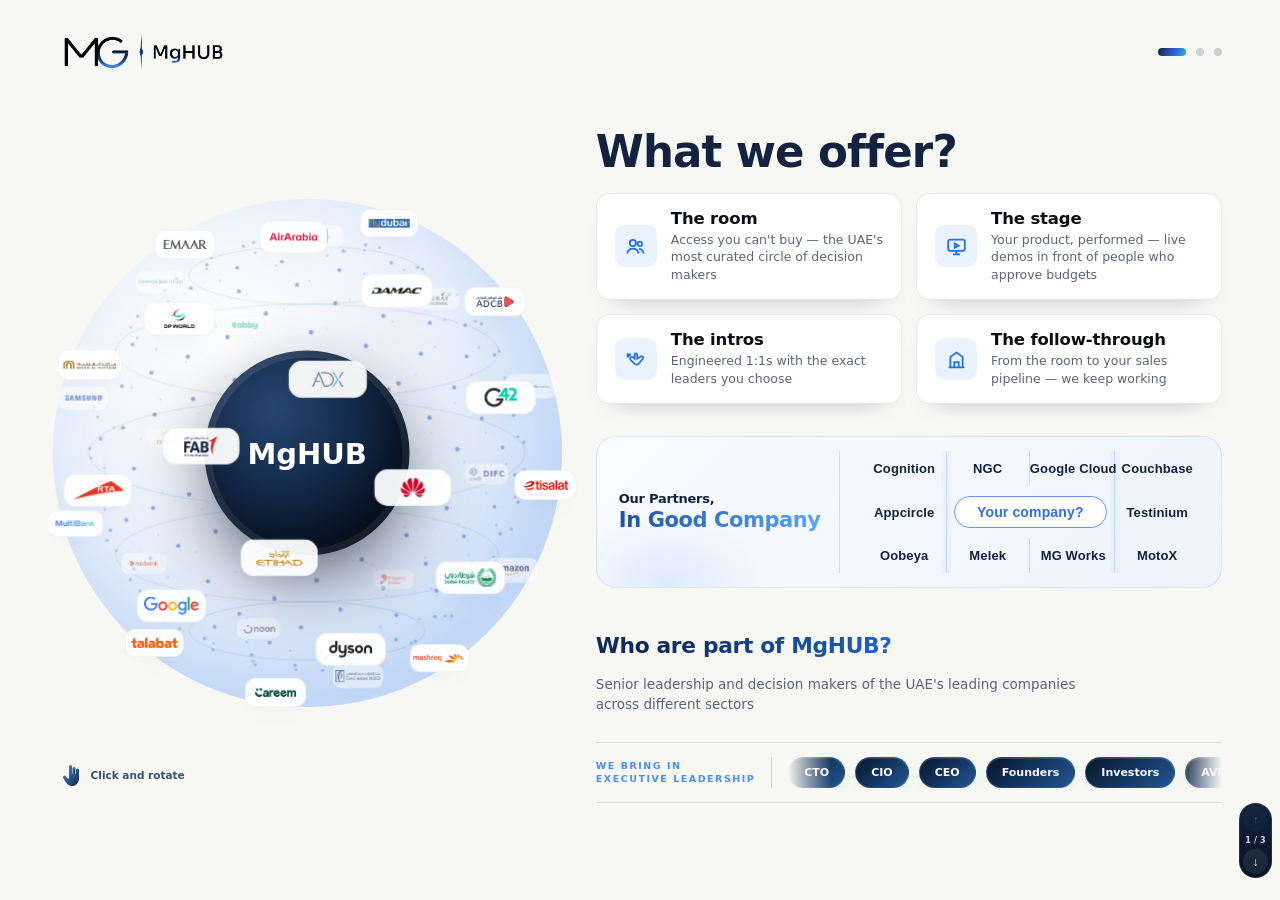
==== deck/index.html @ 3722039e "Add files via upload" ====
<!doctype html>
<html lang="en">
<head>
<meta charset="utf-8">
<meta name="viewport" content="width=device-width,initial-scale=1">
<title>MgHUB · Partnership Deck</title>
<link rel="stylesheet" href="deck.css?v=82">
</head>
<body>
<header class="topbar">
  <a class="brand" href="#s1" aria-label="MgHUB">
    <img src="assets/MgHUB_Logo_ForLightBackground.png" alt="MgHUB">
  </a>
  <nav class="dots" aria-label="Slides"></nav>
</header>
<nav class="deck-controls" aria-label="Deck navigation">
  <button class="deck-arrow deck-prev" type="button" aria-label="Previous section">↑</button>
  <span class="deck-count" aria-live="polite">1 / 4</span>
  <button class="deck-arrow deck-next" type="button" aria-label="Next section">↓</button>
</nav>

<main id="deck">

<!-- 1 · WHO IS PART OF MGHUB -->
<section class="slide s-hero" id="s1" data-title="MgHUB community">
  <div class="wrap opening-grid">
    <div class="community-panel rv" style="--d:.1s">
      <div class="globe-stage">
        <canvas id="globeCanvas"></canvas>
        <div id="globe" class="globe"></div>
        <div class="globe-core"><span>Mg<b>HUB</b></span></div>
      </div>
      <p class="hint"><span class="drag-hand" aria-hidden="true"></span>Click and rotate</p>
    </div>
    <div class="opening-copy">
      <div class="offer-mini rv" style="--d:.22s">
        <p class="offer-mini-label">What we offer?</p>
        <div class="offer-mini-grid">
          <div class="om"><i class="ic ic-aud"></i><div><b>The room</b><span>Access you can't buy — the UAE's most curated circle of decision makers</span></div></div>
          <div class="om"><i class="ic ic-demo"></i><div><b>The stage</b><span>Your product, performed — live demos in front of people who approve budgets</span></div></div>
          <div class="om"><i class="ic ic-hand"></i><div><b>The intros</b><span>Engineered 1:1s with the exact leaders you choose</span></div></div>
          <div class="om"><i class="ic ic-venue"></i><div><b>The follow-through</b><span>From the room to your sales pipeline — we keep working</span></div></div>
        </div>
      </div>
      <div class="partner-strip rv" style="--d:.26s">
        <div class="ps-head"><span class="ps-l1">Our Partners,</span><span class="ps-l2">In Good Company</span></div>
        <div id="partnerStrip" class="partner-strip-logos"></div>
      </div>
      <div class="hero-copy rv">
        <h2 class="hero-q">Who are part of MgHUB?</h2>
        <p class="lead hero-lead">Senior leadership and decision makers of the UAE's leading companies across different sectors</p>
      </div>
      <div class="leadership-band rv" style="--d:.3s">
        <div class="leadership-window"><span class="lb-label">We bring in<br>executive leadership</span><i class="lb-div"></i>
          <div class="lb-scroll"><div class="leadership-track">
            <span>CTO</span><span>CIO</span><span>CEO</span><span>Founders</span><span>Investors</span><span>AVP</span><span>VP</span><span>Directors</span><span>Heads</span><span>Managing Directors</span>
            <span aria-hidden="true">CTO</span><span aria-hidden="true">CIO</span><span aria-hidden="true">CEO</span><span aria-hidden="true">Founders</span><span aria-hidden="true">Investors</span><span aria-hidden="true">AVP</span><span aria-hidden="true">VP</span><span aria-hidden="true">Directors</span><span aria-hidden="true">Heads</span><span aria-hidden="true">Managing Directors</span>
          </div></div>
        </div>
      </div>
    </div>
  </div>
</section>

<!-- 2 · PARTNERS AND CHAPTERS -->
<section class="slide s-partners s-partners-events s-merged" id="s2" data-title="Why MgHUB">
  <div class="wrap">
    <div class="why-grid rv">
      <div class="why-copy">
        <p class="eyebrow">Why MgHUB?</p>
        <h2 class="why-h">We don't host events.<br><em>We build rooms that work for you.</em></h2>
        <p class="lead">Partner with us and your brand sits inside the region's most curated technology circle — not on a banner, in the room. Every partnership is built around your goals.</p>
        <div class="why-stats">
          <div><strong>3,000+</strong><span>senior leaders in the community</span></div>
          <i aria-hidden="true"></i>
          <div><strong>400+</strong><span>companies represented</span></div>
          <i aria-hidden="true"></i>
          <div><strong>9</strong><span>chapters delivered</span></div>
        </div>
      </div>
      <div class="why-flow">
        <article class="why-step"><span class="why-node"><i class="ic ic-aud"></i></span><div><h3>Your audience, curated</h3><p>Tell us who you need to reach — we hand-pick the senior leaders and decision makers in the room.</p></div></article>
        <article class="why-step"><span class="why-node"><i class="ic ic-demo"></i></span><div><h3>Your product, on stage</h3><p>Live demos and hands-on sessions in front of the people who approve and buy — never slideware.</p></div></article>
        <article class="why-step"><span class="why-node"><i class="ic ic-hand"></i></span><div><h3>Conversations, engineered</h3><p>Warm introductions and priority 1:1s with your chosen guests — not chance networking.</p></div></article>
        <article class="why-step"><span class="why-node"><i class="ic ic-brand"></i></span><div><h3>Your brand, visible year-round</h3><p>Stage, venue and channel presence — featured across MgHUB content long after the evening ends.</p></div></article>
        <article class="why-step"><span class="why-node"><i class="ic ic-venue"></i></span><div><h3>Every detail, fully managed</h3><p>Venue, hospitality, stage production and media — handled end to end by MgHUB, you just show up.</p></div></article>
        <article class="why-step"><span class="why-node"><i class="ic ic-link"></i></span><div><h3>From room to pipeline</h3><p>We keep working after the event — follow-up meetings and POC support with the companies you met.</p></div></article>
      </div>
    </div>
    <div class="event-gallery rv" style="--d:.12s">
      <div class="event-gallery-head"><h3>Our event timeline</h3></div>
      <div class="film-wrap"><button class="film-arrow film-prev" type="button" aria-label="Scroll back">‹</button><div class="filmstrip" id="filmstrip" tabindex="0" aria-label="Event photo gallery"></div><button class="film-arrow film-next" type="button" aria-label="Scroll forward">›</button></div>
      <div class="event-tabs-scroll"><div class="event-tabs" id="eventTabs"></div></div>
      <p class="film-caption" id="filmCaption" hidden></p>
    </div>
    <footer class="social-footer rv" style="--d:.22s">
      <a href="https://www.instagram.com/mghub.ae/" target="_blank" rel="noopener">Instagram</a>
      <a href="https://www.linkedin.com/company/mgdubai/" target="_blank" rel="noopener">LinkedIn</a>
      <a href="https://x.com/MgHUBae" target="_blank" rel="noopener">X</a>
      <a href="https://www.youtube.com/@MgHUBae" target="_blank" rel="noopener">YouTube</a>
      <a href="https://mghub.ae" target="_blank" rel="noopener">mghub.ae</a>
    </footer>
  </div>
</section>

<!-- 4 · WAYS TO PARTNER -->
<section class="slide s-ways" id="s4" data-title="Ways to partner">
  <div class="wrap">
    <div class="head ways-head rv">
      <p class="eyebrow">Three ways to partner</p>
      <h2 class="ways-title">Choose how your brand <em>steps inside the hub.</em></h2>
      <p class="lead">Every partnership is shaped around your goals. Pick the collaboration model that fits,<br><b class="lead-strong">and we build the rest.</b></p>
    </div>
    <div class="ways-grid">
      <article class="way-card way-solo rv" style="--d:.1s">
        <small>Exclusive showcase</small>
        <h3><b>Single-Partner</b> Showcase</h3>
        <ul>
          <li>Only your brand — an exclusive evening with the entire stage and room yours</li>
          <li>A hand-picked audience of senior leaders matched to your sales goals</li>
          <li>Your product live demo, engineered 1:1s and priority introductions</li>
          <li>Full production, media coverage and post-event pipeline support</li>
        </ul>
        <span class="way-note">Spotlight format — choose between signature and premium</span>
      </article>
      <article class="way-card way-alliance rv" style="--d:.2s">
        <small>Shared spotlight</small>
        <h3><b>Multi-Partner</b> Showcase</h3>
        <ul>
          <li>Share the room with 2–3 brands that complement — never compete</li>
          <li>Every single-partner Showcase benefit included</li>
          <li>We curate the pairing so audiences stay relevant to all</li>
          <li>A smarter way in for growing companies with budget constraints — still getting the spotlight they deserve</li>
        </ul>
        <span class="way-note">Shared presence — choose between signature and premium</span>
      </article>
      <article class="way-card way-academy rv" style="--d:.3s">
        <small>Training &amp; sessions</small>
        <h3><b>AI Academy</b> Partner</h3>
        <ul>
          <li>Your brand on mghub.ae, every MgHUB AI training session and all training materials</li>
          <li>Promoted across marketing channels, certifications, workshops and cohort content</li>
          <li>Reach tech leaders while they learn — not just at events</li>
          <li>Flexible 3, 6 and 12-month partnership terms</li>
        </ul>
        <span class="way-note">Year-round visibility inside our AI programs and channels</span>
      </article>
    </div>
      <div class="why-contact wc-s4">
        <p class="why-contact-label">To partner with us, reach us through.</p>
        <div class="why-people">
          <div class="why-person why-dark">
            <div><strong>Cenk Gultekin</strong><span>Founder, Managing Partner</span></div>
            <div class="why-links">
              <a href="https://www.linkedin.com/in/cenk-gultekin" target="_blank" rel="noopener" aria-label="Cenk on LinkedIn"><i class="ic ic-in"></i></a>
              <a href="mailto:cenk@mghub.ae" aria-label="Email Cenk"><i class="ic ic-mail"></i></a>
            </div>
          </div>
          <div class="why-person why-dark">
            <div><strong>Kalpi Manimaran</strong><span>Business &amp; Marketing Manager</span></div>
            <div class="why-links">
              <a href="https://www.linkedin.com/in/kalpitam" target="_blank" rel="noopener" aria-label="Kalpi on LinkedIn"><i class="ic ic-in"></i></a>
              <a href="mailto:kalpi@mghub.ae" aria-label="Email Kalpi"><i class="ic ic-mail"></i></a>
            </div>
          </div>
          <div class="why-person why-dark">
            <div><strong>Christina Simichanidou</strong><span>Ambassador</span></div>
            <div class="why-links">
              <a href="https://www.linkedin.com/in/christina-simichanidou" target="_blank" rel="noopener" aria-label="Christina on LinkedIn"><i class="ic ic-in"></i></a>
              <a href="mailto:hello@mghub.ae" aria-label="Email Christina"><i class="ic ic-mail"></i></a>
            </div>
          </div>
          <div class="why-person why-socials">
            <p class="soc-label">Our channels</p>
            <i class="soc-div"></i>
            <div class="soc-row">
              <a class="soc" href="#" aria-label="LinkedIn"><i class="ic ic-in"></i></a>
              <a class="soc" href="#" aria-label="Instagram"><i class="ic ic-ig"></i></a>
              <a class="soc" href="#" aria-label="YouTube"><i class="ic ic-yt"></i></a>
              <a class="soc" href="#" aria-label="Facebook"><i class="ic ic-fb"></i></a>
              <a class="soc" href="#" aria-label="X (Twitter)"><i class="ic ic-x"></i></a>
              <a class="soc" href="#" aria-label="TikTok"><i class="ic ic-tt"></i></a>
            </div>
          </div>
        </div>
        </div>
            <p class="ways-tail rv" style="--d:.4s">Partnership details and pricing are shared privately in your proposal — and every package can be exclusively curated and adjusted to your preferences.</p>
  </div>
</section>

</main>
<script src="data.js?v=82"></script>
<script src="deck.js?v=82"></script>
</body>
</html>
---- deck/deck.css ----
@font-face{font-family:Inter;src:url(assets/InterVariable.woff2) format("woff2");font-weight:100 900;font-display:swap}
:root{--bg:#F7F7F3;--bg2:#EEF3F8;--ink:#0A0E14;--navy:#12223F;--blue:#4B8EF2;--cyan:#1FB6D5;--mute:#5B6474;--line:rgba(18,34,63,.10);--card:rgba(255,255,255,.72);--grad:linear-gradient(120deg,#12223F 0%,#2C5FCF 55%,#1FB6D5 100%)}
*{box-sizing:border-box;margin:0;padding:0}
html{scroll-behavior:smooth}
body{font-family:Inter,system-ui,sans-serif;background:var(--bg);color:var(--ink);-webkit-font-smoothing:antialiased;overflow:hidden}
#deck{height:100vh;display:block;overflow-x:hidden;overflow-y:auto;scroll-snap-type:y mandatory;scroll-behavior:smooth;overscroll-behavior-y:contain;scrollbar-width:none}
#deck::-webkit-scrollbar{display:none}
em{font-style:normal;background:var(--grad);-webkit-background-clip:text;background-clip:text;color:transparent}
.topbar{position:fixed;inset:0 0 auto 0;z-index:50;display:flex;justify-content:space-between;align-items:center;padding:26px 4.5vw;pointer-events:none}
.topbar>*{pointer-events:auto}
.brand{display:flex;align-items:center;gap:14px;text-decoration:none;color:var(--ink)}
.brand img{display:block;width:auto;height:52px}
.dots{display:flex;gap:10px;align-items:center}
.dots a{display:block;height:8px;width:8px;border-radius:8px;background:rgba(18,34,63,.18);transition:.4s}
.dots a.on{width:28px;background:var(--grad)}
.slide{position:relative;width:100%;min-height:100vh;height:100vh;scroll-snap-align:start;scroll-snap-stop:always;display:flex;align-items:center;overflow:hidden;padding:110px 0 60px}
.s-hero{align-items:flex-start;padding-top:108px}
.slide:nth-child(even){background:linear-gradient(180deg,#F7F7F3 0%,#EEF3F8 100%)}
.wrap{width:min(1320px,91vw);margin:0 auto;position:relative;z-index:2}
.eyebrow{font-size:10px;font-weight:700;letter-spacing:.19em;text-transform:uppercase;color:#7b8696;margin-bottom:15px;display:flex;align-items:center;gap:10px}
.eyebrow:before{content:"";width:19px;height:1px;background:#9aa4b2}
h1{font-size:clamp(48px,6.6vw,104px);line-height:.98;letter-spacing:-.035em;font-weight:800}
h2{font-size:clamp(38px,4.4vw,68px);line-height:1.02;letter-spacing:-.03em;font-weight:800}
h3{font-size:20px;font-weight:700;letter-spacing:-.01em}
.lead{font-size:clamp(17px,1.35vw,21px);line-height:1.6;color:var(--mute);margin-top:24px;max-width:560px}
.narrow{max-width:640px}
.head{margin-bottom:44px}
.split{display:grid;grid-template-columns:1fr 1.05fr;gap:5vw;align-items:center}
.rv{opacity:0;transform:translateY(28px);filter:blur(6px);transition:opacity .9s cubic-bezier(.2,.7,.2,1) var(--d,0s),transform .9s cubic-bezier(.2,.7,.2,1) var(--d,0s),filter .9s var(--d,0s)}
.in .rv{opacity:1;transform:none;filter:none}
/* hero */
.hero-bg{position:absolute;left:-6vw;top:50%;transform:translateY(-50%);width:78vw;opacity:.05;z-index:0}
.hero-bg img{display:block;width:100%;height:auto}
.s-contact .hero-bg{left:auto;right:-14vw;opacity:.045}
.opening-grid{display:grid;grid-template-columns:minmax(0,.94fr) minmax(0,1.06fr);gap:1.4vw;align-items:start}.opening-grid>*,.opening-copy>*{min-width:0}
.opening-copy{display:grid;gap:14px}
.opening-copy .hero-copy .eyebrow{margin-bottom:11px}
.opening-copy h1{font-size:clamp(38px,3.8vw,58px)}
.opening-copy .lead{font-size:clamp(15px,1.1vw,18px);line-height:1.5;margin-top:13px}
.pillars{display:grid;grid-template-rows:repeat(3,78px);gap:9px}
.pillar{position:relative;display:grid;grid-template-columns:46px 1fr;column-gap:13px;row-gap:2px;align-items:center;align-content:center;height:78px;z-index:1;cursor:default;outline:none;transform-origin:left center;border-radius:16px;padding:8px 11px;background:rgba(255,255,255,.67);border:1px solid rgba(18,34,63,.07);box-shadow:0 14px 32px -27px rgba(18,34,63,.48);transition:transform .28s,background .28s,box-shadow .28s,border-color .28s}
.pillar:hover,.pillar:focus{z-index:8;transform:scale(1.1);background:rgba(255,255,255,.98);border-color:rgba(75,142,242,.16);box-shadow:0 24px 52px -28px rgba(18,34,63,.55)}
.pillar .value-icon{width:42px;height:42px;border-radius:14px;background:linear-gradient(145deg,rgba(255,255,255,.98),rgba(226,239,252,.9));border:1px solid rgba(75,142,242,.14);box-shadow:0 13px 24px -18px rgba(18,34,63,.8),inset 0 1px 0 #fff;position:relative;transition:transform .28s,box-shadow .28s}
.pillar:hover .value-icon,.pillar:focus .value-icon{transform:translateY(-2px) scale(1.06);box-shadow:0 17px 30px -18px rgba(44,95,207,.8),inset 0 1px 0 #fff}
.pillar .value-icon:after{content:"";position:absolute;inset:0;background:linear-gradient(145deg,#163969,#39A8D4);-webkit-mask:var(--m) center/22px no-repeat;mask:var(--m) center/22px no-repeat}
.pillar:nth-child(1) .value-icon{--m:url('data:image/svg+xml;utf8,<svg xmlns="http://www.w3.org/2000/svg" viewBox="0 0 24 24"><path d="M12 2.8l7 3v5.4c0 4.7-2.8 8.3-7 10-4.2-1.7-7-5.3-7-10V5.8l7-3zm0 3.2L8 7.7v3.5c0 3.1 1.6 5.5 4 6.8 2.4-1.3 4-3.7 4-6.8V7.7L12 6zm0 2.4a2.4 2.4 0 110 4.8 2.4 2.4 0 010-4.8zm-3.2 7c.8-1.2 1.8-1.8 3.2-1.8s2.4.6 3.2 1.8c-.8.9-1.9 1.7-3.2 2.3-1.3-.6-2.4-1.4-3.2-2.3z"/></svg>')}
.pillar:nth-child(2) .value-icon{--m:url('data:image/svg+xml;utf8,<svg xmlns="http://www.w3.org/2000/svg" viewBox="0 0 24 24"><path d="M13.2 2L5 13.2h5.2L9.4 22 19 9.4h-5.5L13.2 2z"/></svg>')}
.pillar:nth-child(3) .value-icon{--m:url('data:image/svg+xml;utf8,<svg xmlns="http://www.w3.org/2000/svg" viewBox="0 0 24 24"><path d="M7.2 3a4.2 4.2 0 110 8.4A4.2 4.2 0 017.2 3zm9.6 0a4.2 4.2 0 110 8.4 4.2 4.2 0 010-8.4zM7.2 13c3.8 0 6.2 2.1 6.2 5.5V21H1v-2.5C1 15.1 3.4 13 7.2 13zm9.6 0c3.8 0 6.2 2.1 6.2 5.5V21h-7.8v-2.5c0-2.1-.7-3.8-2-5 1-.3 2.2-.5 3.6-.5z"/></svg>')}
.pillar h3{font-size:15px}
.pillar p{grid-column:2;margin:1px 0 0;font-size:10px;line-height:1.42;color:var(--mute);opacity:1;pointer-events:none}
.opening-copy .community-stats{justify-content:flex-start;align-items:stretch;gap:0;margin-top:0;padding:10px 14px;border-radius:17px;background:linear-gradient(135deg,#06101f 0%,#12223f 52%,#18375f 100%);box-shadow:0 18px 38px -26px rgba(6,16,31,.9)}
.opening-copy .community-stats div{flex:1;min-height:50px;padding:2px 13px;border:0;background:none;box-shadow:none}
.opening-copy .community-stats div:first-child{padding-left:0}
.opening-copy .community-stats div:last-child{padding-right:0}
.opening-copy .community-stats i{width:1px;margin:3px 1px;background:linear-gradient(transparent,rgba(255,255,255,.28),transparent)}
.opening-copy .community-stats strong{font-size:clamp(30px,2.4vw,38px);background:linear-gradient(135deg,#fff,#92d9ff);-webkit-background-clip:text;background-clip:text}
.opening-copy .community-stats span{font-size:10px;max-width:158px;color:rgba(255,255,255,.8)}
.leadership-band{margin-top:4px;max-width:610px}
.leadership-band>p{margin-bottom:9px;font-size:10px;font-weight:800;letter-spacing:.16em;text-transform:uppercase;color:var(--blue)}
.leadership-window{overflow:hidden;padding:14px 0;border-top:1px solid rgba(18,34,63,.10);border-bottom:1px solid rgba(18,34,63,.10);-webkit-mask-image:linear-gradient(90deg,transparent,#000 12%,#000 88%,transparent);mask-image:linear-gradient(90deg,transparent,#000 12%,#000 88%,transparent)}
.leadership-track{display:flex;align-items:center;gap:10px;width:max-content;animation:leadershipFlow 36s linear infinite}
.leadership-track span{padding:8px 15px;border-radius:30px;background:linear-gradient(135deg,#07162b,#173b69 60%,#245591);border:1px solid rgba(119,190,255,.22);box-shadow:0 11px 22px -14px rgba(6,16,31,.95),inset 0 1px 0 rgba(255,255,255,.12);font-size:11px;font-weight:750;color:#f5f9ff}
@keyframes leadershipFlow{to{transform:translateX(calc(-50% - 4.5px))}}
.community-panel{position:relative;display:grid;justify-items:center;text-align:center;padding-top:4px}
.community-panel .eyebrow{width:100%;justify-content:flex-end;text-align:right;margin-bottom:16px}
.community-panel h2{font-size:clamp(25px,2.2vw,35px);width:100%;max-width:620px;justify-self:end;text-align:right}
.community-lead{font-size:15px;line-height:1.5;color:var(--mute);max-width:600px;margin:10px auto 0}
.community-stats{display:flex;justify-content:center;gap:34px;margin-top:14px}
.community-stats div{display:flex;align-items:center;gap:9px;text-align:left}
.community-stats strong{font-size:25px;line-height:1;background:var(--grad);-webkit-background-clip:text;background-clip:text;color:transparent}
.community-stats span{max-width:180px;font-size:11px;line-height:1.25;font-weight:650;color:var(--mute)}
.community-panel .globe-stage{width:min(44.8vw,629px);margin-top:-8px}
.community-panel .hint{position:absolute;right:0;bottom:16%;z-index:12;margin:0;width:94px;flex-direction:column;align-items:center;gap:4px;text-align:center;font-size:9.5px;line-height:1.3;font-weight:650;color:#36506f}
.cue{position:absolute;bottom:28px;left:50%;transform:translateX(-50%);font-size:12px;letter-spacing:.16em;text-transform:uppercase;color:var(--mute);z-index:2;display:flex;align-items:center;gap:8px;animation:cuePulse 2s ease-in-out infinite}
.cue b{display:grid;place-items:center;width:28px;height:28px;border-radius:50%;background:var(--grad);color:#fff;font-size:16px;letter-spacing:0}
.cue.used{opacity:0;transition:opacity .5s;pointer-events:none}
@keyframes cuePulse{50%{transform:translateX(-44%)}}
.deck-controls{position:fixed;right:4.5vw;bottom:28px;z-index:60;display:flex;align-items:center;gap:10px;padding:7px;border-radius:40px;background:rgba(255,255,255,.86);border:1px solid rgba(18,34,63,.09);box-shadow:0 14px 40px -22px rgba(18,34,63,.5);backdrop-filter:blur(16px)}
.deck-arrow{width:42px;height:42px;border:0;border-radius:50%;background:#fff;color:var(--navy);font:700 20px/1 Inter;cursor:pointer;box-shadow:0 6px 18px -12px rgba(18,34,63,.7);transition:.3s}
.deck-arrow:hover:not(:disabled){background:var(--navy);color:#fff;transform:scale(1.06)}
.deck-arrow:disabled{opacity:.25;cursor:default}
.deck-count{min-width:48px;text-align:center;font-size:12px;font-weight:700;letter-spacing:.08em;color:var(--navy)}

.deck-controls{right:8px;bottom:22px;flex-direction:column;gap:2px;padding:3px;border-radius:18px;background:linear-gradient(180deg,#12223F,#071425);border:1px solid rgba(255,255,255,.1);box-shadow:0 16px 36px -20px rgba(5,18,38,.9)}
.deck-arrow{width:25px;height:25px;background:rgba(255,255,255,.08);color:#fff;font-size:12px;box-shadow:none}
.deck-arrow:hover:not(:disabled){background:linear-gradient(135deg,#2C5FCF,#1FB6D5);color:#fff;transform:scale(1.06)}
.deck-count{min-width:25px;padding:2px 0;font-size:8px;color:rgba(255,255,255,.82);letter-spacing:.02em}
/* globe */
.tags{display:flex;flex-wrap:wrap;gap:10px;list-style:none;margin-top:30px}
.tags li{padding:9px 16px;border-radius:40px;background:#fff;border:1px solid var(--line);font-weight:600;font-size:14px;color:var(--navy)}
.hint{margin-top:34px;font-size:14px;color:var(--mute);display:flex;align-items:center;gap:10px}
.drag-hand{position:relative;width:29px;height:28px;display:inline-block;flex:none}
.drag-hand:before{content:"";position:absolute;inset:0;background:url("data:image/svg+xml,%3Csvg xmlns='http://www.w3.org/2000/svg' viewBox='0 0 24 24'%3E%3Cdefs%3E%3ClinearGradient id='g' x1='0' y1='0' x2='1' y2='1'%3E%3Cstop offset='0' stop-color='%234b8ef2'/%3E%3Cstop offset='1' stop-color='%2312223f'/%3E%3C/linearGradient%3E%3C/defs%3E%3Cpath fill='url(%23g)' d='M9 2.5a1.5 1.5 0 0 1 3 0v7.2l.5-.1V4.5a1.5 1.5 0 0 1 3 0v5.6l.5.1V6a1.5 1.5 0 0 1 3 0v8.2c0 4.4-2.9 7.8-7.1 7.8-2.6 0-4.4-1.2-5.9-3.4L3.3 14.3a1.6 1.6 0 0 1 2.5-2l1.9 2.1H9V2.5Z'/%3E%3C/svg%3E") center/24px no-repeat;animation:dragHint 2.2s ease-in-out infinite}
.drag-hand:after{display:none}
@keyframes dragHint{0%,100%{transform:translateX(-5px) rotate(-8deg)}50%{transform:translateX(5px) rotate(8deg) scale(.92)}}
@keyframes openHand{0%,34%,100%{opacity:1;transform:translateX(0) scale(1)}45%,78%{opacity:0;transform:translateX(5px) scale(.86)}}
@keyframes grabHand{0%,34%,100%{opacity:0;transform:translateX(0) scale(.86)}45%,78%{opacity:1;transform:translateX(8px) scale(1)}}
.globe-stage{position:relative;aspect-ratio:1;width:100%;max-width:640px;justify-self:center;cursor:grab;touch-action:none}
.globe-stage:active{cursor:grabbing}
.globe-stage:before{content:"";position:absolute;inset:8%;border-radius:50%;background:radial-gradient(circle at 35% 30%,#fff 0%,#E7EFFA 45%,#D6E4F7 75%,rgba(214,228,247,0) 100%);box-shadow:inset -30px -40px 80px rgba(75,142,242,.18)}
#globeCanvas{position:absolute;inset:0;width:100%;height:100%}
.globe{position:absolute;inset:0}
.chip{position:absolute;left:50%;top:50%;width:var(--chip-w,94px);height:var(--chip-h,43px);margin:calc(var(--chip-h,43px) / -2) 0 0 calc(var(--chip-w,94px) / -2);background:rgba(255,255,255,.94);border-radius:clamp(8px,1vw,12px);display:grid;place-items:center;padding:clamp(4px,.6vw,7px) clamp(6px,.8vw,10px);box-shadow:0 11px 24px -15px rgba(18,34,63,.38);border:1px solid rgba(18,34,63,.055);will-change:transform,opacity;user-select:none}
.chip-logo{display:flex;align-items:center;justify-content:center;gap:3px;width:100%;height:100%}
.chip-logo img{display:block;max-width:100%;max-height:var(--chip-logo-h,24px);object-fit:contain;object-position:center;pointer-events:none}
.chip-logo b{font-size:9px;line-height:1;color:#5f6368;white-space:nowrap}
.chip .t{font-weight:800;font-size:18px;letter-spacing:-.02em}
.chip.wide{padding-left:8px;padding-right:8px}
.chip.wide .chip-logo img{width:100%;height:23px}
.chip.mashreq .chip-logo img{height:25px}
.chip.rakbank .chip-logo img{height:21px}
.chip.google-cloud{padding:2px 7px}
.chip.google-cloud .chip-logo img{width:100%;height:22px;max-height:22px;object-fit:contain}
.chip.tabby .chip-logo img{width:104%;height:25px;max-height:25px}
.chip.tiktok .chip-logo img{width:104%;height:22px;max-height:22px}
.chip.dyson .chip-logo img{height:18px}
.chip.amazon .chip-logo img{height:20px}
.chip.noon{padding:3px 6px}
.chip.noon .chip-logo{width:56px;height:27px;background:#f7c600;border-radius:8px;padding:5px 7px}
.chip.noon .chip-logo img{width:100%;height:17px;max-height:17px;object-fit:contain}
.chip.mashreq .chip-logo img{width:96%;height:23px;object-position:center}
.chip.fab .chip-logo img{width:96%;height:24px}
.chip.cbd .chip-logo img{width:108%;height:28px;max-height:28px}
.chip.astra .chip-logo img{width:108%;height:25px;filter:brightness(0) saturate(100%) invert(12%) sepia(31%) saturate(1565%) hue-rotate(177deg) brightness(90%) contrast(97%)}
.chip.etihad .chip-logo img{width:98%;height:25px;object-position:center}
.chip.adx .chip-logo img{width:70%;height:29px;max-height:29px;object-fit:contain;object-position:center}
.chip.samsung .chip-logo img{width:108%;height:26px}
.chip.dubai-holding .chip-logo img{width:106%;height:25px}
.chip.du{padding:2px 12px}
.chip.du .chip-logo img{width:34px;height:34px;max-height:34px}
.chip.rta .chip-logo img{width:54px;height:29px;max-height:29px}
.chip.police{padding:2px 5px}
.chip.police .chip-logo img{width:108%;height:31px;max-height:31px}
.chip.difc{padding:2px 8px}
.chip.difc .chip-logo img{width:auto;height:31px;max-height:31px}
.chip.multibank .chip-logo img{width:105%;height:25px}
.globe-core{position:absolute;left:50%;top:50%;transform:translate(-50%,-50%);width:205px;height:205px;border-radius:50%;background:radial-gradient(circle at 34% 28%,#27476f 0%,#142a4b 42%,#071425 78%,#030912 100%);display:grid;place-items:center;color:#fff;font-weight:600;font-size:29px;box-shadow:0 28px 78px -14px rgba(5,18,38,.78),inset -18px -24px 50px rgba(0,0,0,.34),inset 0 0 0 7px rgba(255,255,255,.1);z-index:1;pointer-events:none}
.globe-core b{font-weight:800}
/* partners */
.pgrid{display:grid;grid-template-columns:repeat(5,1fr);gap:18px}
.pcard{position:relative;height:130px;border-radius:20px;background:#fff;border:1px solid var(--line);display:grid;place-items:center;padding:24px;overflow:hidden;transition:transform .5s cubic-bezier(.2,.7,.2,1),box-shadow .5s;opacity:0;transform:translateY(30px) scale(.96)}
.in .pcard{opacity:1;transform:none;transition-delay:calc(var(--i)*70ms)}
.pcard:hover{transform:translateY(-8px)!important;box-shadow:0 30px 60px -28px rgba(18,34,63,.45)}
.pcard .lg{display:flex;align-items:center;gap:10px;filter:grayscale(1) brightness(.35);transition:filter .5s,transform .5s}
.pcard:hover .lg{filter:none;transform:translateY(-12px)}
.pcard .lg.inv{filter:grayscale(1) brightness(0)}
.pcard:hover .lg.inv{filter:brightness(0)}
.pcard img{height:40px;width:auto;max-width:170px;object-fit:contain}
.pcard .lg .t{font-weight:800;font-size:26px;letter-spacing:-.02em;color:var(--navy)}
.pcard .ch{position:absolute;bottom:14px;left:50%;transform:translate(-50%,20px);opacity:0;font-size:12px;font-weight:700;letter-spacing:.12em;color:#fff;background:var(--grad);padding:5px 12px;border-radius:30px;transition:.45s}
.pcard:hover .ch{opacity:1;transform:translate(-50%,0)}
.pcard.you{text-decoration:none;background:transparent;border:1.5px dashed rgba(75,142,242,.5)}
.pcard.you .t{background:var(--grad);-webkit-background-clip:text;background-clip:text;color:transparent;font-size:22px}
.marquee{position:absolute;bottom:28px;left:0;right:0;overflow:hidden;opacity:.5;mask-image:linear-gradient(90deg,transparent,#000 15%,#000 85%,transparent)}
.marquee .track{display:flex;gap:60px;width:max-content;animation:mq 40s linear infinite;font-weight:800;font-size:15px;letter-spacing:.3em;text-transform:uppercase;color:rgba(18,34,63,.35)}
@keyframes mq{to{transform:translateX(-50%)}}
.s-partners-events .head{display:grid;grid-template-columns:auto 1fr;column-gap:34px;align-items:end;margin-bottom:12px}
.s-partners-events .head .eyebrow{grid-column:1/-1;margin-bottom:8px}
.s-partners-events .head h2{grid-column:1/-1;font-size:clamp(32px,3.2vw,50px)}
.s-partners-events .head .lead{margin:0 0 3px;font-size:15px}
.partner-network{position:relative;height:188px;margin:0 0 14px;border-radius:24px;background:rgba(255,255,255,.48);border:1px solid rgba(255,255,255,.9);overflow:hidden;touch-action:none}
#partnerLines{position:absolute;inset:0;width:100%;height:100%;pointer-events:none}
.partner-hub{position:absolute;left:50%;top:50%;transform:translate(-50%,-50%);width:82px;height:82px;border-radius:50%;display:grid;place-items:center;background:var(--grad);color:#fff;font-size:15px;font-weight:600;box-shadow:0 16px 34px -12px rgba(44,95,207,.65),inset 0 0 0 4px rgba(255,255,255,.2);z-index:2}
.partner-hub b{font-weight:800}
.partner-node{position:absolute;width:124px;height:48px;margin:-24px 0 0 -62px;border-radius:13px;background:#fff;border:1px solid var(--line);display:grid;place-items:center;padding:8px 12px;box-shadow:0 12px 24px -16px rgba(18,34,63,.6);cursor:grab;user-select:none;z-index:3;transition:box-shadow .25s,transform .25s}
.partner-node:active{cursor:grabbing;box-shadow:0 18px 32px -14px rgba(44,95,207,.6);transform:scale(1.05)}
.partner-node img{max-width:100%;max-height:27px;object-fit:contain;pointer-events:none}
.partner-node .t{font-size:16px;font-weight:800;color:var(--navy);pointer-events:none}
.partner-node .lg{display:flex;align-items:center;gap:7px;filter:grayscale(1) brightness(.4);pointer-events:none}
.partner-node .lg.inv{filter:brightness(0)}
.partner-node:nth-child(3n) .lg:not(.inv){filter:none}
.network-hint{position:absolute;right:16px;bottom:10px;font-size:10px;font-weight:700;letter-spacing:.08em;text-transform:uppercase;color:var(--blue)}
.timeline-label{margin:0 0 7px;font-size:10px;font-weight:800;letter-spacing:.18em;text-transform:uppercase;color:var(--blue)}
.s-partners-events .tl-track{margin-bottom:14px}
.s-partners-events .tl-node{gap:6px}
.s-partners-events .tl-node .b{width:40px;height:40px;font-size:12px}
.s-partners-events .tl-node small{font-size:9px}
.s-partners-events .tl-line{top:19px}
.s-partners-events .tl-detail{min-height:220px;padding:16px 20px;border-radius:22px;grid-template-columns:1.05fr 1fr;gap:3vw}
.s-partners-events .tl-photos{height:190px}
.s-partners-events .tl-text h3{font-size:clamp(23px,2vw,31px);margin:6px 0 8px}
.s-partners-events .tl-text p{font-size:13px;line-height:1.45}
.s-partners-events .tl-meta{font-size:10px}
.s-partners-events .tl-with{margin-top:8px}
/* timeline */
.tl-track{position:relative;display:grid;grid-template-columns:repeat(8,1fr);margin-bottom:34px}
.tl-line{position:absolute;left:5.5%;right:5.5%;top:27px;height:2px;background:rgba(18,34,63,.12)}
.tl-fill{position:absolute;inset:0 auto 0 0;background:var(--grad);transition:width .6s cubic-bezier(.2,.7,.2,1)}
.tl-node{position:relative;background:none;border:0;cursor:pointer;display:flex;flex-direction:column;align-items:center;gap:12px;font:inherit;color:var(--mute)}
.tl-node .b{width:56px;height:56px;border-radius:50%;background:#fff;border:1px solid var(--line);display:grid;place-items:center;font-weight:800;font-size:15px;color:var(--navy);transition:.4s;box-shadow:0 10px 24px -14px rgba(18,34,63,.4)}
.tl-node .b:after{content:"";width:10px;height:10px;border-radius:50%;background:var(--grad);box-shadow:0 0 0 6px rgba(75,142,242,.12)}
.tl-node small{font-size:12px;font-weight:600;letter-spacing:.04em}
.tl-node:hover .b,.tl-node.on .b{background:var(--grad);color:#fff;transform:scale(1.12);border-color:transparent;box-shadow:0 14px 34px -10px rgba(44,95,207,.6)}
.tl-node:hover .b:after,.tl-node.on .b:after{background:#fff;box-shadow:0 0 0 6px rgba(255,255,255,.18)}
.tl-node.on small{color:var(--navy)}
.tl-detail{display:grid;grid-template-columns:1.25fr 1fr;gap:4vw;align-items:center;background:var(--card);border:1px solid #fff;border-radius:28px;padding:26px;box-shadow:0 30px 70px -40px rgba(18,34,63,.45);min-height:330px}
.tl-photos{position:relative;height:300px}
.tl-photos img{position:absolute;width:62%;height:78%;object-fit:cover;border-radius:18px;box-shadow:0 22px 40px -18px rgba(10,14,20,.55);border:5px solid #fff;transition:transform .7s cubic-bezier(.2,.7,.2,1),opacity .5s}
.tl-photos img:nth-child(1){left:0;top:0;transform:rotate(-3deg);z-index:3}
.tl-photos img:nth-child(2){left:30%;top:12%;transform:rotate(2deg);z-index:2}
.tl-photos img:nth-child(3){left:50%;top:-2%;width:48%;height:58%;transform:rotate(5deg);z-index:1}
.tl-photos.swap img{opacity:0;transform:translateY(16px) scale(.96)}
.tl-photos:hover img:nth-child(1){transform:rotate(-6deg) translateX(-14px)}
.tl-photos:hover img:nth-child(3){transform:rotate(8deg) translate(18px,-10px)}
.tl-meta{font-size:13px;font-weight:700;letter-spacing:.14em;text-transform:uppercase;color:var(--blue)}
.tl-text h3{font-size:clamp(28px,2.6vw,40px);letter-spacing:-.025em;margin:10px 0 14px;font-weight:800}
.tl-text p{color:var(--mute);font-size:17px;line-height:1.6}
.tl-with{margin-top:16px;font-weight:700;color:var(--navy)!important}
.tl-text{transition:opacity .4s,transform .4s}.tl-text.swap{opacity:0;transform:translateX(12px)}
/* services */
.sgrid{display:grid;grid-template-columns:repeat(4,1fr);gap:18px}
.svc{background:#fff;border:1px solid var(--line);border-radius:22px;padding:26px 24px;transition:transform .45s,box-shadow .45s}
.svc:hover{transform:translateY(-6px);box-shadow:0 30px 60px -32px rgba(18,34,63,.45)}
.svc h3{margin:18px 0 8px;font-size:18px}.svc p{color:var(--mute);font-size:14.5px;line-height:1.55}
.ic{display:block;width:46px;height:46px;border-radius:14px;background:var(--grad);-webkit-mask:var(--m) center/26px no-repeat;mask:var(--m) center/26px no-repeat;position:relative}
.svc .ic,.c .ic{-webkit-mask:none;mask:none}
.svc .ic:after,.c .ic:after{content:"";position:absolute;inset:0;background:#fff;-webkit-mask:var(--m) center/24px no-repeat;mask:var(--m) center/24px no-repeat}
.s-offer{padding-top:92px}
.offer-head{display:grid;grid-template-columns:1fr .9fr;column-gap:4vw;align-items:end;margin-bottom:18px}
.offer-head .eyebrow{grid-column:1/-1;margin-bottom:8px}
.offer-head h2{font-size:clamp(38px,3.8vw,58px)}
.offer-head .lead{margin:0 0 3px;max-width:none;font-size:15px;line-height:1.45}
.offer-packages{position:relative;display:grid;grid-template-columns:1fr 1fr;gap:14px;margin-bottom:16px}
.offer-package{position:relative;min-height:144px;padding:16px 22px;border-radius:22px;background:linear-gradient(115deg,#12223F,#244780);color:#fff;box-shadow:0 20px 38px -25px rgba(18,34,63,.7);transition:transform .35s,box-shadow .35s}
.offer-package:hover{transform:translateY(-4px);box-shadow:0 28px 44px -24px rgba(18,34,63,.75)}
.offer-package-pro{background:linear-gradient(115deg,#183E7B,#2C5FCF 60%,#1A8DB5)}
.offer-package small{font-size:9px;font-weight:800;letter-spacing:.16em;text-transform:uppercase;color:rgba(255,255,255,.65)}
.offer-package h3{font-size:23px;margin:4px 0 3px}.offer-package strong{font-size:14px;color:#9CCEFF}
.offer-package p{font-size:11px;line-height:1.35;color:rgba(255,255,255,.78);margin-top:4px;max-width:600px}
.offer-package ul{display:flex;flex-wrap:wrap;gap:5px 18px;list-style:none;margin-top:7px}
.offer-package li{font-size:9px;font-weight:700;color:rgba(255,255,255,.85)}
.offer-package li:before{content:"";display:inline-block;width:4px;height:4px;margin:0 6px 2px 0;border-radius:50%;background:#8FD7FF}
.offer-tailor{position:absolute;right:0;top:-31px;z-index:3;max-width:420px;text-align:right;font-size:11px;font-weight:750;line-height:1.35;letter-spacing:.02em;color:var(--navy)}
.offer-rows{display:grid;gap:8px}
.offer-row{display:grid;grid-template-columns:260px 1fr;align-items:center;min-height:58px;background:#fff;border:1px solid var(--line);border-radius:16px;box-shadow:0 12px 28px -26px rgba(18,34,63,.8);overflow:hidden;transition:transform .35s,box-shadow .35s}
.offer-row:hover{transform:translateY(-3px);box-shadow:0 20px 34px -25px rgba(18,34,63,.65)}
.offer-label{height:100%;display:flex;align-items:center;gap:14px;padding:10px 18px;border-right:1px dashed rgba(18,34,63,.14)}
.offer-label .ic{width:38px;height:38px;flex:0 0 auto;border-radius:11px;-webkit-mask:none;mask:none;background:var(--grad)}
.offer-label .ic:after{content:"";position:absolute;inset:0;background:#fff;-webkit-mask:var(--m) center/21px no-repeat;mask:var(--m) center/21px no-repeat}
.offer-label h3{font-size:16px}
.offer-row ul{display:flex;align-items:center;flex-wrap:wrap;gap:6px 28px;list-style:none;padding:8px 22px}
.offer-row li{position:relative;font-size:12.5px;color:var(--mute)}
.offer-row li:before{content:"";display:inline-block;width:6px;height:6px;margin:0 10px 2px 0;border-radius:50%;background:var(--blue)}
.ic-aud{--m:url('data:image/svg+xml;utf8,<svg xmlns="http://www.w3.org/2000/svg" viewBox="0 0 24 24" fill="none" stroke="black" stroke-width="2"><circle cx="9" cy="8" r="3.5"/><path d="M2.5 20c.8-3.6 3.4-5.5 6.5-5.5s5.7 1.9 6.5 5.5"/><circle cx="17" cy="9" r="2.5"/><path d="M16 14.6c2.7.2 4.6 1.9 5.4 5.4"/></svg>')}
.ic-inv{--m:url('data:image/svg+xml;utf8,<svg xmlns="http://www.w3.org/2000/svg" viewBox="0 0 24 24" fill="none" stroke="black" stroke-width="2"><rect x="3" y="5" width="18" height="15" rx="3"/><path d="M3 10h18M8 3v4M16 3v4M8.5 15l2.2 2 4.8-4.5"/></svg>')}
.ic-theme{--m:url('data:image/svg+xml;utf8,<svg xmlns="http://www.w3.org/2000/svg" viewBox="0 0 24 24" fill="none" stroke="black" stroke-width="2"><path d="M12 3l2.6 5.6 6 .7-4.5 4.1 1.2 6L12 16.4 6.7 19.4l1.2-6L3.4 9.3l6-.7z"/></svg>')}
.ic-demo{--m:url('data:image/svg+xml;utf8,<svg xmlns="http://www.w3.org/2000/svg" viewBox="0 0 24 24" fill="none" stroke="black" stroke-width="2"><rect x="2.5" y="4" width="19" height="13" rx="2.5"/><path d="M8 21h8M12 17v4M10 8.5l4.5 2.5-4.5 2.5z"/></svg>')}
.ic-venue{--m:url('data:image/svg+xml;utf8,<svg xmlns="http://www.w3.org/2000/svg" viewBox="0 0 24 24" fill="none" stroke="black" stroke-width="2"><path d="M3 21h18M5 21V9l7-5 7 5v12M9.5 21v-6h5v6"/></svg>')}
.ic-talk{--m:url('data:image/svg+xml;utf8,<svg xmlns="http://www.w3.org/2000/svg" viewBox="0 0 24 24" fill="none" stroke="black" stroke-width="2"><rect x="9" y="2.5" width="6" height="11" rx="3"/><path d="M5.5 11a6.5 6.5 0 0 0 13 0M12 17.5V21"/></svg>')}
.ic-brand{--m:url('data:image/svg+xml;utf8,<svg xmlns="http://www.w3.org/2000/svg" viewBox="0 0 24 24" fill="none" stroke="black" stroke-width="2"><path d="M4 14V7l11-4v18L4 17zM4 14h-.5M15 9h2a3 3 0 0 1 0 6h-2M7 17l1.5 4"/></svg>')}
.ic-media{--m:url('data:image/svg+xml;utf8,<svg xmlns="http://www.w3.org/2000/svg" viewBox="0 0 24 24" fill="none" stroke="black" stroke-width="2"><path d="M3 8.5A2.5 2.5 0 0 1 5.5 6h2l1.5-2h6l1.5 2h2A2.5 2.5 0 0 1 21 8.5v9a2.5 2.5 0 0 1-2.5 2.5h-13A2.5 2.5 0 0 1 3 17.5z"/><circle cx="12" cy="13" r="3.8"/></svg>')}
.ic-mail{--m:url('data:image/svg+xml;utf8,<svg xmlns="http://www.w3.org/2000/svg" viewBox="0 0 24 24" fill="none" stroke="black" stroke-width="2"><rect x="3" y="5" width="18" height="14" rx="2.5"/><path d="M3.5 6.5 12 13l8.5-6.5"/></svg>')}
.ic-in{--m:url('data:image/svg+xml;utf8,<svg xmlns="http://www.w3.org/2000/svg" viewBox="0 0 24 24"><path d="M4 9h3.5v11H4zM5.8 3.5a2 2 0 1 1 0 4 2 2 0 0 1 0-4zM10 9h3.3v1.6c.5-.9 1.7-1.9 3.6-1.9 3.6 0 4.1 2.3 4.1 5.3V20h-3.5v-5.3c0-1.3 0-2.9-1.8-2.9s-2.1 1.4-2.1 2.8V20H10z"/></svg>')}
.ic-ig{--m:url('data:image/svg+xml;utf8,<svg xmlns="http://www.w3.org/2000/svg" viewBox="0 0 24 24" fill="none" stroke="black" stroke-width="2"><rect x="3" y="3" width="18" height="18" rx="5"/><circle cx="12" cy="12" r="4"/><circle cx="17.3" cy="6.7" r="1" fill="black"/></svg>')}
.ic-x{--m:url('data:image/svg+xml;utf8,<svg xmlns="http://www.w3.org/2000/svg" viewBox="0 0 24 24"><path d="M17.8 3h3.1l-6.8 7.7L22 21h-6.2l-4.9-6.4L5.3 21H2.2l7.3-8.3L2 3h6.4l4.4 5.8zm-1.1 16.2h1.7L7.4 4.7H5.6z"/></svg>')}
.ic-yt{--m:url('data:image/svg+xml;utf8,<svg xmlns="http://www.w3.org/2000/svg" viewBox="0 0 24 24"><path d="M22 12c0-2.4-.3-4.5-.7-5.4-.4-.8-1-1.4-1.8-1.6C18 4.6 15.7 4.5 12 4.5S6 4.6 4.5 5c-.8.2-1.4.8-1.8 1.6C2.3 7.5 2 9.6 2 12s.3 4.5.7 5.4c.4.8 1 1.4 1.8 1.6 1.5.4 3.8.5 7.5.5s6-.1 7.5-.5c.8-.2 1.4-.8 1.8-1.6.4-.9.7-3 .7-5.4Zm-12.5 4V8l6.5 4-6.5 4Z"/></svg>')}
.ic-web{--m:url('data:image/svg+xml;utf8,<svg xmlns="http://www.w3.org/2000/svg" viewBox="0 0 24 24" fill="none" stroke="black" stroke-width="2"><circle cx="12" cy="12" r="9"/><path d="M3 12h18M12 3c2.6 2.6 3.8 5.6 3.8 9s-1.2 6.4-3.8 9c-2.6-2.6-3.8-5.6-3.8-9S9.4 5.6 12 3z"/></svg>')}
/* packages */
.packs{display:grid;grid-template-columns:1fr 1fr;gap:26px}
.pack{position:relative;background:#fff;border:1px solid var(--line);border-radius:28px;padding:40px 42px;overflow:hidden;transition:transform .5s,box-shadow .5s}
.pack:hover{transform:translateY(-6px);box-shadow:0 40px 80px -40px rgba(18,34,63,.5)}
.pack-pro{background:linear-gradient(150deg,#12223F 0%,#1E3E86 60%,#2479C4 100%);color:#fff;border:0}
.pack-pro:after{content:"";position:absolute;right:-90px;top:-90px;width:280px;height:280px;border-radius:50%;border:1px solid rgba(255,255,255,.18);box-shadow:0 0 0 40px rgba(255,255,255,.04),0 0 0 80px rgba(255,255,255,.03)}
.pk-tag{font-size:12px;font-weight:700;letter-spacing:.2em;text-transform:uppercase;color:var(--blue)}
.pack-pro .pk-tag{color:#8FD8EA}
.pack h3{font-size:40px;font-weight:500;letter-spacing:-.03em;margin:12px 0 6px}.pack h3 b{font-weight:800}
.pk-line{font-size:20px;font-weight:700;margin-bottom:14px}
.pack>p:not(.pk-tag):not(.pk-line){color:var(--mute);font-size:16px;line-height:1.6}
.pack-pro>p:not(.pk-tag):not(.pk-line){color:rgba(255,255,255,.78)}
.pack ul{list-style:none;margin-top:24px;display:grid;gap:12px}
.pack li{display:flex;gap:12px;align-items:flex-start;font-size:15.5px;font-weight:500}
.pack li:before{content:"";flex:none;width:20px;height:20px;margin-top:1px;border-radius:50%;background:var(--grad) ;-webkit-mask:radial-gradient(circle,#000 0 0);box-shadow:inset 0 0 0 6px #EAF1FC}
.pack-pro li:before{background:#1FB6D5;box-shadow:inset 0 0 0 6px rgba(255,255,255,.25)}
.tailor{margin-top:30px;display:flex;align-items:center;justify-content:center;gap:14px;font-size:20px;font-weight:700;color:var(--navy)}
.spark{width:16px;height:16px;background:var(--grad);clip-path:polygon(50% 0,62% 38%,100% 50%,62% 62%,50% 100%,38% 62%,0 50%,38% 38%);animation:tw 2.6s ease-in-out infinite}
@keyframes tw{50%{transform:scale(1.4) rotate(45deg)}}
/* section two: partners, contact and event filmstrip */
.s-partners-events{align-items:center;padding-top:96px}
.section-two-head{margin-bottom:13px}
.section-two-head .eyebrow{margin-bottom:5px;font-size:8px;letter-spacing:.14em}
.section-two-head h2{font-size:clamp(30px,3vw,46px)}
.partner-contact-grid{display:grid;grid-template-columns:3fr 1fr;gap:20px}
.partner-stage{position:relative;height:230px;overflow:hidden;border-radius:24px;background:rgba(255,255,255,.58);border:1px solid rgba(255,255,255,.92);box-shadow:0 24px 50px -42px rgba(18,34,63,.55)}
.partner-stage:before{content:"";position:absolute;inset:0;background:radial-gradient(circle at 50% 50%,rgba(75,142,242,.12),transparent 52%);pointer-events:none}
.partner-glow{position:absolute;left:50%;top:50%;width:92px;height:92px;transform:translate(-50%,-50%);display:grid;place-items:center;border-radius:50%;background:radial-gradient(circle,rgba(75,142,242,.14),rgba(75,142,242,.035) 48%,transparent 70%);color:rgba(18,34,63,.18);font-size:13px;animation:hubBreath 5s ease-in-out infinite}
.partner-glow:before{content:"";position:absolute;inset:7px;border:1px solid rgba(75,142,242,.15);border-radius:50%}
@keyframes hubBreath{50%{transform:translate(-50%,-50%) scale(1.08);opacity:.75}}
.partner-logos{position:relative;z-index:2;height:100%;display:grid;grid-template-columns:repeat(5,1fr);grid-template-rows:repeat(2,1fr);align-items:center;justify-items:center;padding:22px 30px;column-gap:25px;row-gap:8px}
.partner-logo{display:flex;align-items:center;justify-content:center;gap:6px;width:145px;height:72px;animation:partnerFocus 18s ease-in-out infinite;animation-delay:calc(var(--i) * 2s);transform-origin:center;will-change:transform,filter}
.partner-logo img{display:block;max-width:125px;max-height:45px;object-fit:contain;filter:drop-shadow(0 8px 7px rgba(18,34,63,.13))}
.partner-logo strong,.partner-logo .partner-lockup b{font-size:18px;color:var(--navy)}
.partner-lockup{display:flex;align-items:center;gap:5px}.partner-lockup b{font-size:12px!important}
@keyframes partnerFocus{0%,9%,100%{transform:scale(1);filter:saturate(1)}4.5%{transform:scale(1.3);filter:saturate(1.12)}}
.contact-card{height:230px;padding:23px 24px;border-radius:24px;background:linear-gradient(145deg,#12223F,#1E4488);color:#fff;box-shadow:0 23px 42px -30px rgba(18,34,63,.75)}
.contact-kicker{font-size:9px;font-weight:800;letter-spacing:.15em;text-transform:uppercase;color:#76D2E7}
.contact-card h3{font-size:29px;margin:6px 0 12px}
.contact-card>a{display:block;color:#fff;text-decoration:none;font-size:11px;line-height:1.4;margin:7px 0;opacity:.9}
.contact-card>a small{display:inline-block;width:58px;color:#8FD8EA;font-size:8px;font-weight:800;letter-spacing:.08em;text-transform:uppercase}
.founder-contact{margin-top:14px;padding-top:11px;border-top:1px solid rgba(255,255,255,.15);display:grid;grid-template-columns:1fr auto;align-items:end}
.founder-contact strong{font-size:12px}.founder-contact span{grid-column:1;font-size:9px;color:rgba(255,255,255,.65)}.founder-contact a{grid-column:2;grid-row:1/3;color:#fff;font-size:9px;text-decoration:none}
.event-gallery{margin-top:15px}
.event-gallery-head{display:flex;align-items:center;justify-content:space-between;margin-bottom:7px}.event-gallery-head h3{font-size:16px}.event-gallery-head span{font-size:9px;font-weight:800;letter-spacing:.13em;text-transform:uppercase;color:var(--cyan)}
.event-tabs{display:grid;grid-template-columns:repeat(8,1fr);gap:8px}
.event-tab{min-width:0;text-align:left;padding:7px 8px 8px;border:0;border-top:2px solid rgba(18,34,63,.13);background:transparent;color:var(--mute);cursor:pointer;transition:border-color .3s,color .3s,transform .3s}
.event-tab:hover,.event-tab:focus,.event-tab.on{border-color:var(--blue);color:var(--navy);transform:translateY(-1px)}
.event-tab small{display:block;font-size:9px;font-weight:800}.event-tab span{display:block;margin-top:4px;font-size:9px;line-height:1.2;white-space:nowrap;overflow:hidden;text-overflow:ellipsis}
.filmstrip{height:210px;display:flex;align-items:center;gap:15px;overflow-x:auto;overflow-y:hidden;padding:28px max(3vw,36px);scroll-snap-type:x proximity;scrollbar-width:thin;scrollbar-color:rgba(75,142,242,.35) transparent}
.film-frame{position:relative;flex:none;height:145px;display:flex;align-items:center;scroll-snap-align:center;transition:transform .32s,filter .32s;z-index:1}
.film-frame:hover,.film-frame:focus-within{transform:scale(1.12);z-index:4}
.film-frame:hover img,.film-frame:focus-within img{box-shadow:0 18px 34px -14px rgba(75,142,242,.55)}
.film-frame img{display:block;width:auto;height:100%;max-width:240px;object-fit:contain;border-radius:10px;box-shadow:0 15px 26px -18px rgba(18,34,63,.65)}
.film-frame figcaption{position:absolute;left:7px;bottom:5px;padding:3px 6px;border-radius:8px;background:rgba(10,14,20,.68);color:#fff;font-size:7px;opacity:0;transition:opacity .25s}.film-frame:hover figcaption{opacity:1}
.film-caption{min-height:14px;margin-top:1px;text-align:center;font-size:9px;color:var(--mute)}
.social-footer{display:flex;justify-content:flex-end;gap:18px;margin-top:4px}.social-footer a{color:var(--navy);text-decoration:none;font-size:8px;font-weight:800;letter-spacing:.09em;text-transform:uppercase}
/* section three */
.s-offer{align-items:flex-start;padding-top:108px}
.offer-head{display:block;margin-bottom:22px}.offer-head .eyebrow{margin-bottom:7px}.offer-head h2{font-size:clamp(36px,3.7vw,56px)}.offer-head .lead{margin-top:11px;max-width:760px}
.offer-layout{display:grid;grid-template-columns:.82fr 1.18fr;gap:28px;align-items:stretch}
.package-stack{display:grid;gap:16px}
.offer-package{min-height:190px;padding:24px 27px;transform-origin:left center}.offer-package:hover{z-index:6;transform:scale(1.05)}.package-stack:has(.offer-package:hover) .offer-package:not(:hover){transform:scale(.86);opacity:.9}.offer-package small{font-size:9px}.offer-package h3{font-size:27px;margin:7px 0 4px}.offer-package strong{font-size:15px}.offer-package p{margin-top:10px;font-size:12px;line-height:1.5}
.service-panel{position:relative}
.offer-tailor{
  position:static;
  max-width:none;
  margin:28px 0 0;
  display:flex;
  align-items:center;
  justify-content:flex-end;
  gap:10px;
  text-align:right;
  font-size:13px;
  line-height:1.45;
  font-weight:650;
  color:var(--blue)
}
.offer-tailor i{
  width:15px;
  height:15px;
  flex:none;
  background:linear-gradient(135deg,var(--blue),var(--cyan));
  clip-path:polygon(50% 0,61% 37%,100% 50%,61% 63%,50% 100%,39% 63%,0 50%,39% 37%);
  animation:tailorSpark 2.8s ease-in-out infinite
}
@keyframes tailorSpark{0%,100%{transform:scale(.82) rotate(0);opacity:.65}50%{transform:scale(1.28) rotate(45deg);opacity:1}}
.offer-rows{height:100%;display:grid;grid-template-rows:repeat(5,1fr);gap:10px}
.offer-row{grid-template-columns:220px 1fr;min-height:0}.offer-row p{padding:12px 20px;color:var(--mute);font-size:12px;line-height:1.45}

/* section two, balanced-flow partner and film-reel treatment */
.s-partners-events{padding-top:104px}
.s-partners-events .section-two-head{margin-bottom:8px}
.s-partners-events .section-two-head h2{font-size:clamp(28px,2.6vw,42px)}
.s-partners-events .partner-contact-grid{grid-template-columns:3fr 2fr;gap:20px;align-items:stretch}
.s-partners-events .partner-stage{
  height:236px;
  overflow:hidden;
  border:0;
  border-radius:0;
  background:transparent;
  box-shadow:none
}
.s-partners-events .partner-stage:before{
  content:"";
  position:absolute;
  left:50%;
  top:50%;
  width:360px;
  height:190px;
  transform:translate(-50%,-50%);
  background:radial-gradient(ellipse,rgba(61,126,226,.08),transparent 69%);
  pointer-events:none
}
.s-partners-events .partner-stage:after{
  content:"";
  position:absolute;
  inset:0;
  z-index:1;
  background:url("data:image/svg+xml,%3Csvg xmlns='http://www.w3.org/2000/svg' viewBox='0 0 800 236' preserveAspectRatio='none'%3E%3Cg fill='none' stroke='%23173b69' stroke-opacity='.17' stroke-width='1'%3E%3Cpath d='M400 118 128 24 104 52 112 94 104 144 120 191 400 118 688 42 696 92 696 144 680 191Z'/%3E%3Cpath d='M400 118 112 52M400 118 104 94M400 118 104 144M400 118 120 191M400 118 688 42M400 118 696 92M400 118 696 144M400 118 680 191'/%3E%3Cpath d='M128 24Q244 72 400 64T688 42M112 52Q250 91 400 84T696 92M104 94Q250 109 400 106T696 144M104 144Q252 132 400 132T680 191M120 191Q252 153 400 153T680 191'/%3E%3C/g%3E%3C/svg%3E") center/100% 100% no-repeat;
  pointer-events:none
}
.partner-core{
  position:absolute;
  left:50%;
  top:50%;
  z-index:3;
  width:178px;
  height:178px;
  transform:translate(-50%,-50%);
  display:grid;
  place-items:center
}
.partner-core:before,.partner-core:after{
  display:none
}
.partner-core:before{inset:8px}
.partner-core:after{inset:-8px;animation-delay:2s}
@keyframes partnerCorePulse{0%{transform:scale(.82);opacity:0}45%{opacity:.7}100%{transform:scale(1.2);opacity:0}}
.partner-core-brand,.partner-core-handshake{position:absolute;inset:0;margin:auto}
.partner-core-brand{
  width:152px;
  height:52px;
  object-fit:contain;
  animation:partnerLogoMorph 8s cubic-bezier(.2,.75,.25,1) infinite
}
.partner-core-handshake{
  width:220px;
  height:118px;
  object-fit:contain;
  overflow:visible;
  filter:drop-shadow(0 15px 18px rgba(20,61,130,.3));
  animation:partnerHandshakeMorph 8s ease-in-out infinite
}
@keyframes partnerLogoMorph{
  0%,31%,100%{opacity:1;transform:scale(1);filter:blur(0)}
  39%{opacity:.92;transform:scale(.84,1.08);filter:blur(.4px)}
  47%{opacity:.55;transform:scale(.42,1.22);filter:blur(2.4px)}
  53%,88%{opacity:0;transform:scale(.1,1.3);filter:blur(7px)}
  95%{opacity:.45;transform:scale(.62,1.14);filter:blur(2px)}
}
@keyframes partnerHandshakeMorph{
  0%,36%,100%{opacity:0;transform:scale(.28,.7);filter:blur(9px) saturate(1.3)}
  44%{opacity:.42;transform:scale(.62,.88);filter:blur(4px) saturate(1.3)}
  52%{opacity:.9;transform:scale(.94);filter:blur(1px) saturate(1.2)}
  58%,86%{opacity:1;transform:scale(1);filter:blur(0) saturate(1.15)}
  65%,78%{transform:scale(1.045)}
  71%,83%{transform:scale(1)}
}
.s-partners-events .partner-logos{position:absolute;inset:0;display:block;padding:0}
.s-partners-events .partner-logo{
  position:absolute;
  left:var(--x);
  top:var(--y);
  width:122px;
  height:50px;
  margin:0;
  transform:translate(-50%,-50%);
  animation:partnerTurn 36s ease-in-out infinite;
  animation-delay:calc(var(--i) * -4s);
  z-index:2
}
.s-partners-events .partner-visual{
  position:relative;
  display:flex;
  width:112px;
  height:36px;
  align-items:center;
  justify-content:center;
  gap:7px;
  animation:partnerFloat 5.8s ease-in-out infinite alternate;
  animation-delay:calc(var(--i) * -.47s)
}
.s-partners-events .partner-visual:before,
.s-partners-events .partner-visual:after{
  content:"";
  position:absolute;
  clip-path:polygon(25% 0,75% 0,100% 50%,75% 100%,25% 100%,0 50%);
  pointer-events:none
}
.s-partners-events .partner-visual:before{inset:0;background:linear-gradient(135deg,rgba(18,34,63,.28),rgba(44,95,207,.45),rgba(31,182,213,.28))}
.s-partners-events .partner-visual:after{inset:1px;background:rgba(255,255,255,.93)}
.s-partners-events .partner-visual>*{position:relative;z-index:2}
.s-partners-events .partner-logo img{
  max-width:88px;
  max-height:26px;
  filter:drop-shadow(0 9px 8px rgba(18,34,63,.16))
}
.s-partners-events .partner-logo[aria-label="Melek"] img{max-height:34px}
.s-partners-events .partner-logo[aria-label="Google Cloud"] img{max-width:90px;max-height:28px}
.s-partners-events .partner-logo strong{font-size:16px}
@keyframes partnerTurn{
  0%,11.11%,100%{transform:translate(-50%,-50%) scale(1)}
  5.55%{transform:translate(-50%,-50%) scale(1.3)}
}
@keyframes partnerFloat{from{transform:translate3d(-3px,-4px,0) scale(.92)}to{transform:translate3d(4px,5px,0) scale(1.08)}}
.s-partners-events .contact-card{
  height:236px;
  padding:18px 22px;
  border-radius:26px;
  background:linear-gradient(150deg,#13294b,#214889 62%,#267fb0);
  box-shadow:0 25px 55px -36px rgba(18,34,63,.8);
  display:block
}
.s-partners-events .contact-card h3{
  max-width:none;
  margin:0 0 14px;
  white-space:nowrap;
  font-size:18px;
  line-height:1.1
}
.s-partners-events .contact-card h3 span{color:#8fd8ea}
.contact-body{display:grid;grid-template-columns:minmax(0,1fr) 1px minmax(0,1fr);gap:18px;align-items:center}
.contact-channels{display:grid;gap:8px}
.contact-channels>a{
  position:relative;
  min-width:0;
  display:grid;
  grid-template-columns:31px minmax(0,1fr);
  align-items:center;
  gap:9px;
  color:#fff;
  text-decoration:none;
  opacity:.94
}
.contact-channels>a .ic{
  width:31px;
  height:31px;
  border-radius:9px;
  background-color:#fff;
  box-shadow:inset 0 0 0 1px rgba(255,255,255,.18),0 8px 18px -13px rgba(0,0,0,.7)
}
.contact-channels>a span{min-width:0;font-size:12.5px;line-height:1.2;overflow-wrap:anywhere}
.contact-channels>a:hover .ic,.contact-channels>a:focus .ic{transform:scale(1.12)}
.contact-divider{width:1px;height:132px;background:linear-gradient(transparent,rgba(255,255,255,.3),transparent)}
.s-partners-events .founder-contact{
  display:block;
  position:relative;
  margin:0;
  padding:0;
  border:0
}
.s-partners-events .founder-contact>small{display:block;color:#8fd8ea;font-size:9px;font-weight:800;letter-spacing:.1em;text-transform:uppercase}
.s-partners-events .founder-contact>strong{display:block;margin-top:10px;font-size:19px}
.s-partners-events .founder-contact>span{display:block;margin-top:4px;color:rgba(255,255,255,.78);font-size:11px}
.founder-links{display:flex;gap:8px;margin-top:10px}
.founder-icon{
  position:relative;
  width:30px;
  height:30px;
  display:grid!important;
  place-items:center;
  margin:0!important;
  border-radius:9px;
  background:rgba(255,255,255,.12);
  border:1px solid rgba(255,255,255,.18);
  color:#fff!important;
  font-size:12px!important;
  font-weight:850;
  text-decoration:none;
  transition:transform .25s,background .25s
}
.founder-icon:hover,.founder-icon:focus{transform:scale(1.18);background:rgba(255,255,255,.22)}
.founder-icon:after{
  content:attr(data-detail);
  position:absolute;
  right:-4px;
  bottom:39px;
  width:max-content;
  max-width:220px;
  padding:8px 10px;
  border-radius:9px;
  background:#fff;
  color:var(--navy);
  font-size:9px;
  font-weight:700;
  line-height:1.2;
  box-shadow:0 13px 30px -16px rgba(0,0,0,.8);
  opacity:0;
  pointer-events:none;
  transform:translateY(5px);
  transition:opacity .22s,transform .22s
}
.founder-icon:hover:after,.founder-icon:focus:after{opacity:1;transform:translateY(0)}
.s-partners-events .event-gallery{height:340px;margin-top:10px}
.s-partners-events .event-gallery-head{margin:0 0 5px}
.s-partners-events .event-gallery-head h3{font-size:15px}
.s-partners-events .event-tabs{
  position:relative;
  display:grid;
  grid-template-columns:repeat(8,1fr);
  gap:0;
  height:82px;
  padding-top:0
}
.s-partners-events .event-tabs:before{display:none}
.s-partners-events .event-arc-svg{
  position:absolute;
  inset:0;
  width:100%;
  height:48px;
  overflow:visible;
  pointer-events:none
}
.s-partners-events .event-arc-line,.s-partners-events .event-arc-glow{
  fill:none;
  stroke-linecap:round;
  stroke-linejoin:round;
  vector-effect:non-scaling-stroke;
  transition:d .42s cubic-bezier(.2,.8,.2,1)
}
.s-partners-events .event-arc-line{
  stroke:#142c54;
  stroke-width:1.6
}
.s-partners-events .event-arc-glow{
  stroke:rgba(44,95,207,.22);
  stroke-width:5;
  filter:blur(2px)
}
.s-partners-events .event-tab{
  --ball-y:29;
  position:relative;
  z-index:2;
  border:0;
  padding:39px 7px 4px;
  text-align:center;
  transform:none!important
}
.s-partners-events .event-tab:before{
  content:"";
  position:absolute;
  left:50%;
  top:calc(var(--ball-y) * 1px - 13px);
  width:12px;
  height:12px;
  border-radius:50%;
  transform:translateX(-50%);
  background:
    radial-gradient(circle at 33% 27%,#d9f5ff 0 8%,#4b8ef2 22%,#173d91 52%,#081832 82%,#030b19 100%);
  border:1px solid rgba(255,255,255,.7);
  box-shadow:0 3px 9px rgba(3,11,25,.32),inset -2px -2px 4px rgba(2,8,20,.42);
  transition:top .42s cubic-bezier(.2,.8,.2,1),box-shadow .25s,filter .25s;
  animation:orbDrift 3.6s ease-in-out infinite;
  animation-delay:calc(var(--i, 0) * -.31s)
}
.s-partners-events .event-tab:hover:before,.s-partners-events .event-tab:focus-visible:before,.s-partners-events .event-tab.on:before{
  box-shadow:0 0 0 3px rgba(75,142,242,.11),0 0 13px 3px rgba(31,182,213,.32),inset -2px -2px 4px rgba(4,18,55,.22);
  filter:saturate(1.18) brightness(1.08);
}
.s-partners-events .event-tab.image-active:before{
  animation:activeOrbBounce 1.15s ease-in-out infinite
}
.s-partners-events .event-tab small{font-size:8px;color:var(--blue)}
.s-partners-events .event-tab span{font-size:8px;margin-top:2px}
.s-partners-events .event-popover{
  position:absolute;
  left:50%;
  bottom:54px;
  z-index:60;
  width:290px;
  padding:18px 19px;
  border-radius:19px;
  background:
    linear-gradient(145deg,rgba(7,20,39,.98),rgba(22,58,111,.98) 68%,rgba(28,91,137,.98));
  border:1px solid rgba(143,216,234,.24);
  color:#fff;
  text-align:left;
  box-shadow:0 28px 60px -26px rgba(3,11,25,.98),inset 0 1px 0 rgba(255,255,255,.1);
  opacity:0;
  visibility:hidden;
  pointer-events:none;
  transform:translateX(-50%) translateY(8px) scale(.9);
  transform-origin:50% 100%;
  transition:opacity .22s,visibility .22s,transform .28s
}
.s-partners-events .event-tab .event-popover,
.s-partners-events .event-tab .event-popover span{
  white-space:normal;
  overflow:visible;
  text-overflow:clip
}
.s-partners-events .event-popover:after{
  content:"";
  position:absolute;
  left:50%;
  bottom:-6px;
  width:12px;
  height:12px;
  background:#1b3f7f;
  transform:translateX(-50%) rotate(45deg)
}
.s-partners-events .event-popover small{
  display:block;
  color:#8fd8ea;
  font-size:9px;
  font-weight:700;
  line-height:1.35
}
.s-partners-events .event-popover strong{
  display:block;
  margin:5px 0 4px;
  font-size:22px;
  line-height:1.05;
  letter-spacing:-.02em
}
.s-partners-events .event-popover span{
  display:block;
  margin:0;
  font-size:10px;
  line-height:1.48;
  color:rgba(255,255,255,.76)
}
.s-partners-events .event-popover b{
  display:block;
  margin-top:7px;
  color:#fff;
  font-size:13px;
  line-height:1.2
}
.s-partners-events .event-tab:hover .event-popover,
.s-partners-events .event-tab:focus-visible .event-popover,
.s-partners-events .event-tab.show-detail .event-popover{
  opacity:1;
  visibility:visible;
  transform:translateX(-50%) translateY(0) scale(1)
}
.s-partners-events .event-tab:first-of-type .event-popover{left:0;transform:translateX(0) translateY(8px) scale(.9);transform-origin:0 100%}
.s-partners-events .event-tab:first-of-type:hover .event-popover,
.s-partners-events .event-tab:first-of-type:focus-visible .event-popover,
.s-partners-events .event-tab:first-of-type.show-detail .event-popover{transform:translateX(0) translateY(0) scale(1)}
.s-partners-events .event-tab:first-of-type .event-popover:after{left:10%}
.s-partners-events .event-tab:last-of-type .event-popover{left:auto;right:0;transform:translateX(0) translateY(8px) scale(.9);transform-origin:100% 100%}
.s-partners-events .event-tab:last-of-type:hover .event-popover,
.s-partners-events .event-tab:last-of-type:focus-visible .event-popover,
.s-partners-events .event-tab:last-of-type.show-detail .event-popover{transform:translateX(0) translateY(0) scale(1)}
.s-partners-events .event-tab:last-of-type .event-popover:after{left:90%}
.event-focus-card{
  position:absolute;
  left:50%;
  top:44%;
  z-index:90;
  width:290px;
  padding:18px 19px;
  border-radius:19px;
  background:linear-gradient(145deg,rgba(7,20,39,.98),rgba(22,58,111,.98) 68%,rgba(28,91,137,.98));
  border:1px solid rgba(143,216,234,.24);
  color:#fff;
  text-align:left;
  box-shadow:0 28px 60px -26px rgba(3,11,25,.98),inset 0 1px 0 rgba(255,255,255,.1);
  opacity:0;
  visibility:hidden;
  pointer-events:none;
  transform:translate(-50%,-100%) scale(.92);
  transform-origin:50% 100%;
  transition:opacity .22s,visibility .22s,transform .28s
}
.event-focus-card.show{opacity:1;visibility:visible;transform:translate(-50%,-100%) scale(1)}
.event-focus-card small{display:block;color:#8fd8ea;font-size:9px;font-weight:700;line-height:1.35}
.event-focus-card strong{display:block;margin:5px 0 4px;font-size:22px;line-height:1.05;letter-spacing:-.02em}
.event-focus-card span{display:block;font-size:10px;line-height:1.48;color:rgba(255,255,255,.8)}
.event-focus-card b{display:block;margin-top:7px;font-size:13px;line-height:1.2}
.s-partners-events.timeline-focus .section-two-head,
.s-partners-events.timeline-focus .partner-contact-grid,
.s-partners-events.timeline-focus .event-gallery-head,
.s-partners-events.timeline-focus .social-footer{
  opacity:.48;
  filter:blur(1.2px) saturate(.72);
  transition:opacity .25s,filter .25s
}
.s-partners-events.timeline-focus .event-tab:not(.on){
  opacity:.4;
  filter:blur(.35px)
}
@keyframes gentleArc{
  0%,100%{transform:translateY(0) scaleX(1)}
  50%{transform:translateY(1px) scaleX(.995)}
}
@keyframes orbDrift{
  0%,100%{transform:translateX(calc(-50% - 1.5px))}
  50%{transform:translateX(calc(-50% + 1.5px))}
}
@keyframes activeOrbBounce{
  0%,100%{transform:translateX(-50%) translateY(0) scale(1.08)}
  45%{transform:translateX(-50%) translateY(-9px) scale(1.14)}
  62%{transform:translateX(-50%) translateY(-7px) scale(1.12)}
}
.s-partners-events .filmstrip{
  position:relative;
  width:100%;
  height:198px;
  gap:12px;
  padding:25px 28px;
  border-radius:12px;
  background:
    repeating-linear-gradient(90deg,rgba(214,230,245,.58) 0 9px,transparent 9px 18px) top 7px left/100% 10px no-repeat,
    repeating-linear-gradient(90deg,rgba(214,230,245,.58) 0 9px,transparent 9px 18px) bottom 7px left/100% 10px no-repeat,
    linear-gradient(135deg,#06101f 0%,#12223f 48%,#18375f 100%);
  box-shadow:inset 0 0 0 1px rgba(255,255,255,.08),0 19px 40px -28px rgba(0,0,0,.85);
  scrollbar-width:none
}
.s-partners-events .filmstrip::-webkit-scrollbar{display:none}
.s-partners-events .filmstrip:before,.s-partners-events .filmstrip:after{display:none}
.s-partners-events .film-frame{
  height:144px;
  padding:4px;
  border-radius:4px;
  background:#0b0e12;
  box-shadow:inset 0 0 0 1px rgba(255,255,255,.08);
  opacity:.58;
  filter:saturate(.72) brightness(.76);
  transition:opacity .35s,filter .35s,box-shadow .35s,border-color .35s
}
.s-partners-events .film-frame:hover,.s-partners-events .film-frame:focus-within{transform:none;z-index:1}
.s-partners-events .film-frame.is-highlighted{
  opacity:1;
  filter:saturate(1.08) brightness(1.1);
  z-index:4;
  box-shadow:0 0 20px 4px rgba(31,182,213,.24),0 0 34px 8px rgba(75,142,242,.12)
}
.s-partners-events .film-frame.is-dimmed{
  opacity:.24;
  filter:blur(1.15px) saturate(.45) brightness(.62)
}
.s-partners-events .film-frame img{
  width:auto;
  height:137px;
  max-width:222px;
  object-fit:contain;
  border-radius:2px;
  box-shadow:none
}
.s-partners-events .film-frame figcaption{display:none}
.s-partners-events .film-caption{display:block;text-align:center;font-size:12.5px;font-weight:600;color:var(--navy);min-height:18px;margin-top:4px}
.s-partners-events .social-footer{position:static;justify-content:flex-end;margin-top:8px}
/* contact */
.founder{display:flex;align-items:center;gap:18px;margin-top:40px}
.founder .av{width:64px;height:64px;border-radius:50%;background:var(--grad);color:#fff;font-weight:800;display:grid;place-items:center;font-size:20px}
.founder p{color:var(--mute);margin-top:2px}
.clist{display:grid;grid-template-columns:1fr 1fr;gap:14px}
.c{display:flex;align-items:center;gap:16px;padding:20px 22px;background:#fff;border:1px solid var(--line);border-radius:20px;text-decoration:none;color:var(--ink);font-weight:600;font-size:15.5px;transition:transform .4s,box-shadow .4s}
.c:hover{transform:translateY(-4px);box-shadow:0 24px 50px -28px rgba(18,34,63,.5)}
.c:nth-child(-n+2){grid-column:span 2;font-size:19px}
.c small{display:block;font-size:11px;font-weight:700;letter-spacing:.16em;text-transform:uppercase;color:var(--blue);margin-bottom:3px}
.c .ic{flex:none}
/* print / PDF */
@page{size:1600px 900px;margin:0}
@media print{
  #deck{height:auto;display:block;overflow:visible;scroll-snap-type:none}.topbar .dots,.cue,.hint,.deck-controls{display:none}
  .topbar{position:absolute}
  .slide{height:900px;min-height:900px;page-break-after:always;break-after:page}
  em,.pcard.you .t{background:none!important;-webkit-text-fill-color:#2459C9;color:#2459C9}
  .rv,.pcard{opacity:1!important;transform:none!important;filter:none!important}
  *{animation-play-state:paused!important}
}
@media (max-width:1050px){
  .slide{align-items:flex-start;overflow-x:hidden;overflow-y:auto;padding-top:118px;padding-bottom:96px}
  .topbar{background:linear-gradient(180deg,#F7F7F3 0%,#F7F7F3 78%,rgba(247,247,243,0) 100%);padding-bottom:22px}
  .s-partners-events .event-gallery{overflow:visible}
  .event-tabs-scroll{overflow-x:auto;overflow-y:hidden;padding-top:14px;margin-top:-14px;scrollbar-width:thin;scrollbar-color:rgba(18,34,63,.25) transparent;padding-bottom:4px}
  .event-focus-card{position:fixed;left:50%;top:112px;width:min(340px,calc(100vw - 78px));transform:translate(-50%,0) scale(.92);transform-origin:50% 0}
  .event-focus-card.show{transform:translate(-50%,0) scale(1)}
  .s-partners-events .partner-contact-grid{grid-template-columns:1fr}
  .s-partners-events .partner-stage{height:250px}
  .s-partners-events .contact-card{width:100%}
  .s-partners-events .event-tabs{min-width:650px}
}
@media (max-width:900px){
  .split,.opening-grid,.tl-detail,.packs{grid-template-columns:1fr}
  .pgrid{grid-template-columns:repeat(2,1fr)}.sgrid{grid-template-columns:1fr 1fr}
  .slide{height:100vh;min-height:100vh;align-items:flex-start;overflow-x:hidden;overflow-y:auto;padding:100px 0 110px}
  .wrap{width:min(91vw,620px)}
  h1{font-size:clamp(48px,14vw,68px)}h2{font-size:clamp(38px,10vw,52px)}
  .brand img{height:43px}.opening-grid{gap:34px}.pillars{grid-template-rows:none;grid-auto-rows:1fr;gap:16px}.pillar{height:100%;min-height:92px}
  .community-panel .globe-stage{width:min(88vw,480px);margin-top:0}
  .community-panel .hint{position:static;margin:-18px auto 0;width:max-content}
  .community-stats{gap:20px}.community-stats span{max-width:130px}
  .opening-copy .community-stats{flex-direction:column;gap:8px;padding:13px 16px}.opening-copy .community-stats div{padding:0!important;min-height:0}.opening-copy .community-stats i{width:100%;height:1px;margin:0;background:linear-gradient(90deg,transparent,rgba(255,255,255,.28),transparent)}.opening-copy .community-stats span{max-width:none}
  .opening-grid>*,.opening-copy>*{min-width:0}.leadership-window{max-width:100%}
  .offer-head,.offer-packages,.offer-layout{grid-template-columns:1fr}.offer-head{gap:12px}.offer-row{grid-template-columns:1fr}.offer-label{border-right:0;border-bottom:1px dashed rgba(18,34,63,.14)}.offer-row ul{display:grid}.offer-tailor{position:static;color:var(--mute);grid-column:1/-1}
  .s-partners-events .partner-contact-grid{grid-template-columns:1fr}.s-partners-events .partner-logo{width:90px}.s-partners-events .partner-visual{width:86px}.partner-core{width:154px;height:154px}.partner-core-brand{width:132px}.partner-core-handshake{width:180px;height:100px}
  .s-partners-events .event-tabs{min-width:650px}.s-offer .offer-package:hover{transform:none}.package-stack:has(.offer-package:hover) .offer-package:not(:hover){transform:none;opacity:1}
  .tl-track{overflow-x:auto;grid-template-columns:repeat(8,72px)}
  .dots{display:none}.deck-controls{right:4px;bottom:12px}.cue{display:none}
}
@media (max-width:600px){
  .slide{padding-top:96px;padding-bottom:88px}
  .wrap{width:calc(100vw - 64px);margin-left:18px;margin-right:46px}
  .topbar{padding:18px 14px 20px}.brand img{height:36px}
  .section-two-head h2{font-size:clamp(31px,10vw,42px)}
  .community-panel .eyebrow{justify-content:center;text-align:center;margin-bottom:9px}
  .community-panel h2{text-align:center;font-size:clamp(28px,8.5vw,40px)}
  .s-partners-events .partner-stage{height:242px}
  .s-partners-events .partner-logo{width:72px;left:calc(50% + (var(--x) - 50%) * .8)}.s-partners-events .partner-stage:after{left:10%;right:10%}.s-partners-events .partner-visual{width:70px;height:36px}.s-partners-events .partner-logo img{max-width:58px;max-height:23px}.s-partners-events .partner-logo[aria-label="Melek"] img{max-height:29px}
  .partner-core{width:118px;height:118px}.partner-core-brand{width:108px;height:38px}.partner-core-handshake{width:142px;height:82px}
  .s-partners-events .contact-card{height:auto;min-height:0;padding:18px}
  .s-partners-events .contact-card h3{font-size:16px;white-space:normal}
  .contact-body{grid-template-columns:1fr;gap:12px}
  .contact-divider{width:100%;height:1px;background:linear-gradient(90deg,transparent,rgba(255,255,255,.3),transparent)}
  .contact-channels{gap:7px}
  .founder-links{margin-top:8px}
  .s-partners-events .event-gallery{margin-top:18px;padding-bottom:2px}
  .s-partners-events .event-tabs{min-width:620px}
  .event-focus-card{position:fixed;left:50%;top:112px;width:calc(100vw - 78px);max-width:290px;transform:translate(-50%,0) scale(.92)}
  .event-focus-card.show{transform:translate(-50%,0) scale(1)}
  .s-partners-events .filmstrip{height:180px;padding:23px 18px}
  .s-partners-events .film-frame{height:126px}
  .s-partners-events .film-frame img{height:119px;max-width:194px}
  .offer-tailor{margin-top:22px;justify-content:flex-end;text-align:right}
  .s-partners-events .social-footer{flex-wrap:wrap;justify-content:center;gap:8px 14px}
}

/* ================= FINAL DECK OVERRIDES (v47 rebuild) ================= */

/* --- slide 1: globe left, copy right, ticker flush with globe bottom --- */
.s-hero{align-items:center;padding-top:96px}
.opening-grid{grid-template-columns:minmax(0,.9fr) minmax(0,1.1fr);gap:2vw;align-items:stretch}
.community-panel{align-content:center;justify-items:center;text-align:center}
.community-panel .globe-stage{width:min(36vw,520px);margin-top:0;margin-left:-2vw}
.community-panel .hint{position:static;width:auto;margin-top:10px;flex-direction:row;font-size:10.5px}
.opening-copy{display:flex;flex-direction:column;justify-content:flex-start;min-height:0}
.hero-q{font-size:clamp(34px,3.4vw,54px);line-height:1.05;letter-spacing:-.03em;font-weight:800;color:var(--ink);margin-top:8px}
.hero-lead{font-size:clamp(18px,1.5vw,24px);line-height:1.45;margin-top:18px;max-width:520px}
.leadership-band{margin-top:auto;max-width:none;padding-bottom:6px}
.leadership-band>p{margin-bottom:8px}

/* --- slide 2: navy slab, 4x3 white logo wall --- */
.s-partners-events .section-two-head{margin-bottom:10px}
.partner-slab{position:relative;border-radius:22px;padding:13px 30px;
  background:#fff;border:1px solid rgba(18,34,63,.1);
  box-shadow:0 26px 52px -38px rgba(18,34,63,.55)}
.s-partners-events .partner-logos{position:relative;inset:auto;z-index:1;display:grid;height:126px;
  grid-template-columns:repeat(4,minmax(0,1fr));grid-template-rows:repeat(3,minmax(0,1fr));
  column-gap:30px;row-gap:6px;padding:0;justify-items:stretch;align-items:stretch}
.s-partners-events .partner-logo{position:static;left:auto;top:auto;transform:none;
  display:flex;flex-direction:column;align-items:center;justify-content:center;min-width:0;min-height:0;
  width:auto;height:auto;animation:none;padding:0 6px;transition:transform .35s}
.s-partners-events .partner-logo:hover{transform:translateY(-2px) scale(1.05)}
.s-partners-events .partner-visual{display:flex;align-items:center;justify-content:center;gap:8px;width:100%;min-width:0}
.s-partners-events .partner-visual:before,.s-partners-events .partner-visual:after{display:none}
.plg-img{display:block;max-width:112px;max-height:19px;width:auto;height:auto;object-fit:contain}
.plg-ic{display:block;max-width:18px;max-height:18px;object-fit:contain}
.s-partners-events .partner-logo strong{font-size:14.5px;font-weight:800;letter-spacing:-.01em;color:var(--navy);white-space:nowrap}
.plg-tag{display:block;margin-top:2px;font-size:7.5px;font-weight:700;letter-spacing:.09em;
  text-transform:uppercase;color:#98A2B3;white-space:nowrap}
.s-partners-events .partner-logo.partner-you{position:static;flex-direction:row;
  border:1.5px dashed rgba(75,142,242,.45);border-radius:13px;margin:1px 3px;background:rgba(75,142,242,.04)}
.s-partners-events .partner-logo.partner-you:hover{transform:none;border-color:rgba(75,142,242,.75)}
.you-text{font-size:12.5px;font-weight:700;letter-spacing:.05em;color:#4B8EF2}
.s-partners-events .event-gallery{margin-top:16px}
.s-partners-events .filmstrip{height:196px;padding:20px max(3vw,36px) 24px}
.s-partners-events .film-frame{height:132px}
.social-footer{margin-top:6px;padding-bottom:2px}

/* --- slide 3: why mghub --- */
.s-why{align-items:center;padding-top:100px}
.why-grid{display:grid;grid-template-columns:minmax(0,1.02fr) minmax(0,.98fr);gap:4.5vw;align-items:center}
.why-h{font-size:clamp(32px,3.2vw,50px);line-height:1.06;letter-spacing:-.03em}
.s-why .lead{font-size:15.5px;line-height:1.55;margin-top:16px;max-width:540px}
.why-stats{display:flex;align-items:stretch;gap:0;margin-top:22px;
  padding:12px 4px;border-top:1px solid var(--line);border-bottom:1px solid var(--line)}
.why-stats div{flex:1;display:flex;flex-direction:column;gap:3px;padding:0 16px}
.why-stats div:first-child{padding-left:0}
.why-stats i{width:1px;background:linear-gradient(transparent,rgba(18,34,63,.22),transparent)}
.why-stats strong{font-size:clamp(26px,2.2vw,34px);line-height:1;font-weight:800;
  background:var(--grad);-webkit-background-clip:text;background-clip:text;color:transparent}
.why-stats span{font-size:10.5px;line-height:1.3;font-weight:650;color:var(--mute)}
.why-contact{margin-top:18px}
.why-contact-label{font-size:9.5px;font-weight:800;letter-spacing:.17em;text-transform:uppercase;color:var(--mute)}
.why-people{display:flex;gap:12px;margin-top:11px}
.why-person{flex:1;min-width:0;display:flex;align-items:center;justify-content:space-between;gap:10px;
  background:#fff;border:1px solid var(--line);border-radius:15px;padding:12px 16px;
  box-shadow:0 14px 30px -26px rgba(18,34,63,.6)}
.why-person strong{display:block;font-size:14.5px;letter-spacing:-.01em}
.why-person span{display:block;font-size:10.5px;color:var(--mute);margin-top:2px}
.why-links{display:flex;gap:8px;flex:none}
.why-links a{display:grid;place-items:center;width:34px;height:34px;border-radius:10px;
  background:rgba(30,111,235,.09);transition:background .25s,transform .25s}
.why-links a:hover{background:rgba(30,111,235,.18);transform:scale(1.1)}
.s-why .why-links .ic{width:34px;height:34px;border-radius:10px;background:none;
  -webkit-mask:none;mask:none;position:relative;display:block}
.s-why .why-links .ic:after{content:"";position:absolute;inset:0;background:#1E6FEB;
  -webkit-mask:var(--m) center/15px no-repeat;mask:var(--m) center/15px no-repeat}
.why-channels{display:flex;gap:8px;margin-top:12px;flex-wrap:wrap}
.why-channels a{font-size:11.5px;font-weight:600;color:rgba(18,34,63,.7);text-decoration:none;
  padding:7px 13px;border-radius:99px;border:1px solid rgba(18,34,63,.12);background:rgba(255,255,255,.6);
  transition:border-color .25s,color .25s}
.why-channels a:hover{border-color:rgba(30,111,235,.5);color:#1E6FEB}
.why-flow{position:relative;display:grid;gap:9px}
.why-flow:before{content:"";position:absolute;left:23px;top:26px;bottom:26px;width:2px;
  background:linear-gradient(rgba(30,111,235,.06),rgba(30,111,235,.35) 25%,rgba(30,111,235,.35) 75%,rgba(30,111,235,.06))}
.why-step{position:relative;display:grid;grid-template-columns:48px 1fr;gap:15px;align-items:center;
  padding:9px 14px 9px 0;border-radius:16px;transition:background .3s,box-shadow .3s,transform .3s}
.why-step:hover{background:#fff;box-shadow:0 18px 36px -26px rgba(18,34,63,.5);transform:translateX(4px)}
.why-node{position:relative;z-index:1;width:48px;height:48px;border-radius:50%;background:#fff;
  border:1px solid rgba(30,111,235,.28);display:grid;place-items:center;
  box-shadow:0 8px 18px -8px rgba(30,111,235,.55)}
.s-why .why-node .ic{width:48px;height:48px;border-radius:0;background:none;
  -webkit-mask:none;mask:none;position:relative;display:block}
.s-why .why-node .ic:after{content:"";position:absolute;inset:0;background:#1E6FEB;
  -webkit-mask:var(--m) center/21px no-repeat;mask:var(--m) center/21px no-repeat}
.why-step h3{font-size:16.5px;letter-spacing:-.01em}
.why-step p{margin-top:3px;font-size:12.8px;line-height:1.45;color:var(--mute)}
.ic-hand{--m:url('data:image/svg+xml;utf8,<svg xmlns="http://www.w3.org/2000/svg" viewBox="0 0 24 24" fill="none" stroke="black" stroke-width="2"><path d="M11 17l-4.5-4.5a2.1 2.1 0 0 1 3-3l1.5 1.5V6.5a1.5 1.5 0 0 1 3 0V11l4-2.5a1.8 1.8 0 0 1 2.4 2.6L15 17.5a4 4 0 0 1-4-.5z"/><path d="M3 9.5 6.5 6M3 9.5V5.8L6.5 6"/></svg>')}
.ic-link{--m:url('data:image/svg+xml;utf8,<svg xmlns="http://www.w3.org/2000/svg" viewBox="0 0 24 24" fill="none" stroke="black" stroke-width="2"><path d="M10 14a4.5 4.5 0 0 0 6.4.4l3-3a4.5 4.5 0 0 0-6.4-6.4l-1.7 1.7"/><path d="M14 10a4.5 4.5 0 0 0-6.4-.4l-3 3a4.5 4.5 0 0 0 6.4 6.4l1.7-1.7"/></svg>')}

/* --- slide 4: ways to partner --- */
.s-ways{align-items:center;padding-top:100px}
.ways-head{margin-bottom:26px}
.ways-head h2{font-size:clamp(32px,3.4vw,52px)}
.ways-head .lead{margin-top:14px;font-size:15.5px}
.ways-grid{display:grid;grid-template-columns:repeat(3,minmax(0,1fr));gap:20px}
.way-card{position:relative;display:flex;flex-direction:column;background:#fff;
  border:1px solid var(--line);border-radius:22px;padding:26px 28px 22px;overflow:hidden;
  box-shadow:0 22px 46px -36px rgba(18,34,63,.55);transition:transform .45s,box-shadow .45s}
.way-card:hover{transform:translateY(-7px);box-shadow:0 36px 64px -38px rgba(18,34,63,.6)}
.way-card:before{content:"";position:absolute;top:0;left:0;right:0;height:3px;background:var(--wc)}
.way-solo{--wc:linear-gradient(90deg,#2C5FCF,#1FB6D5)}
.way-alliance{--wc:linear-gradient(90deg,#1A8DB5,#5FD3E8)}
.way-academy{--wc:linear-gradient(90deg,#B08C3D,#E3C26B)}
.way-card small{font-size:9.5px;font-weight:800;letter-spacing:.18em;text-transform:uppercase;color:var(--mute)}
.way-card h3{font-size:25px;font-weight:500;letter-spacing:-.025em;margin:8px 0 5px}
.way-card h3 b{font-weight:800}
.way-tag{font-size:13px;line-height:1.45;color:var(--mute);margin-bottom:14px}
.way-card ul{list-style:none;display:grid;gap:9px;flex:1}
.way-card li{position:relative;padding-left:17px;font-size:12.8px;line-height:1.45;color:#3C4657}
.way-card li:before{content:"";position:absolute;left:0;top:6px;width:7px;height:7px;border-radius:50%;
  background:var(--wc);box-shadow:0 0 0 3px rgba(75,142,242,.08)}
.way-note{margin-top:16px;padding-top:12px;border-top:1px dashed var(--line);
  font-size:11px;font-weight:750;letter-spacing:.02em;color:var(--navy)}
.ways-tail{margin-top:20px;text-align:center;font-size:12px;font-weight:600;color:var(--mute)}

@media(max-width:900px){
  .why-grid,.opening-grid{grid-template-columns:1fr}
  .ways-grid{grid-template-columns:1fr}
}

/* slide 1: what we offer mini-grid */
.offer-mini{margin-top:26px;max-width:560px}
.offer-mini-label{font-size:9.5px;font-weight:800;letter-spacing:.18em;text-transform:uppercase;color:var(--blue);margin-bottom:10px}
.offer-mini-grid{display:grid;grid-template-columns:1fr 1fr;gap:10px}
.om{display:flex;align-items:center;gap:12px;background:#fff;border:1px solid var(--line);
  border-radius:14px;padding:11px 14px;box-shadow:0 12px 26px -22px rgba(18,34,63,.55);
  transition:transform .3s,box-shadow .3s}
.om:hover{transform:translateY(-3px);box-shadow:0 18px 34px -24px rgba(18,34,63,.6)}
.om .ic{flex:none;width:34px;height:34px;border-radius:10px;background:rgba(30,111,235,.09);
  -webkit-mask:none;mask:none;position:relative}
.om .ic:after{content:"";position:absolute;inset:0;background:#1E6FEB;
  -webkit-mask:var(--m) center/17px no-repeat;mask:var(--m) center/17px no-repeat}
.om b{display:block;font-size:13.5px;letter-spacing:-.01em;line-height:1.15}
.om span{display:block;font-size:10.5px;color:var(--mute);margin-top:2px;line-height:1.3}
.ic-grad{--m:url('data:image/svg+xml;utf8,<svg xmlns="http://www.w3.org/2000/svg" viewBox="0 0 24 24" fill="none" stroke="black" stroke-width="2"><path d="M2.5 9.5 12 5l9.5 4.5L12 14z"/><path d="M6.5 11.5V16c0 1.6 2.5 3 5.5 3s5.5-1.4 5.5-3v-4.5M21.5 9.5V15"/></svg>')}

/* slide 1: partner strip under offer tiles */
.partner-strip{margin-top:22px;max-width:560px}
.partner-strip-label{font-size:9.5px;font-weight:800;letter-spacing:.18em;text-transform:uppercase;color:var(--mute);margin-bottom:9px}
.partner-strip-logos{display:flex;flex-wrap:wrap;align-items:center;gap:8px}
.partner-strip .partner-logo{position:static;display:flex;align-items:center;justify-content:center;
  min-width:0;height:30px;padding:4px 11px;background:#fff;border:1px solid var(--line);
  border-radius:99px;animation:none;transition:transform .3s,box-shadow .3s}
.partner-strip .partner-logo:hover{transform:translateY(-2px);box-shadow:0 10px 20px -14px rgba(18,34,63,.55)}
.partner-strip .partner-visual{display:flex;align-items:center;gap:6px;min-width:0}
.partner-strip .plg-img{max-width:64px;max-height:15px;object-fit:contain}
.partner-strip .plg-ic{max-width:14px;max-height:14px;object-fit:contain}
.partner-strip .partner-logo strong{font-size:12.5px;font-weight:800;color:var(--navy);white-space:nowrap}
.partner-strip .partner-logo.partner-you{border-style:dashed;border-color:rgba(75,142,242,.5);background:rgba(75,142,242,.05)}
.partner-strip .you-text{font-size:11.5px;font-weight:700;color:#4B8EF2}

/* slide 2: events showcase — bigger filmstrip */
.s-partners-events .filmstrip{height:352px;padding:26px max(3vw,36px) 32px}
.s-partners-events .film-frame{height:268px;opacity:.92;filter:saturate(.9) brightness(.9)}
.s-partners-events .film-frame img{height:260px;max-width:400px}

.event-gallery-head h3{font-size:18px}
.s-partners-events .event-tab span{font-size:10px;white-space:normal}
.s-partners-events .social-footer{margin-top:10px}

/* ====== v53: bare-logo globe ====== */
.community-panel .globe-stage{width:min(43vw,620px)}
/* globe +10% anchored top-right: grows left/down only */
.community-panel .globe-stage{width:min(47.3vw,682px);margin-left:calc(-2vw - min(2.15vw,31px))}
.chip{background:none;border:0;box-shadow:none;padding:0;border-radius:0}
.chip .chip-logo img{max-height:var(--chip-logo-h,44px);max-width:100%;filter:drop-shadow(0 4px 8px rgba(18,34,63,.18))}
.chip.noon .chip-logo{background:none;padding:0;width:auto;height:auto}
.community-panel .hint{text-align:left;justify-self:start;width:100%;margin-top:6px}

/* ====== v53: timeline thin blue line + white glossy balls ====== */
.s-partners-events .event-arc-svg .event-arc-line{stroke:#4B8EF2;stroke-width:2;fill:none}
.s-partners-events .event-arc-svg .event-arc-glow{display:none}
.s-partners-events .event-tab{border-top:0;align-items:center;text-align:center}
.s-partners-events .event-tab:before{content:"";width:15px;height:15px;border-radius:50%;left:50%;transform:translateX(-50%);
  top:calc(var(--ball-y) * 1px - 7px);background:radial-gradient(circle at 34% 28%,#fff 15%,#EAF2FD 60%,#C9DCF6 100%);
  border:0;box-shadow:0 3px 8px rgba(44,95,207,.4),inset 0 1px 2px #fff;transition:transform .35s}
.s-partners-events .event-tab:hover:before,.s-partners-events .event-tab.on:before,
.s-partners-events .event-tab.image-active:before,.s-partners-events .event-tab.ball-bounce:before{
  animation:ballBounce .8s ease-in-out infinite}
@keyframes ballBounce{0%,100%{transform:translateX(-50%) translateY(0)}50%{transform:translateX(-50%) translateY(-6px)}}
.s-partners-events .event-tab:hover:before,.s-partners-events .event-tab.on:before{background:radial-gradient(circle at 34% 28%,#fff 15%,#CFE3FB 60%,#9FC2EE 100%)}
.s-partners-events .event-tab small{text-align:center}
.s-partners-events .event-tab span{text-align:center;white-space:normal}

/* ====== v53: film strip — natural images, no navy frame ====== */
.s-partners-events .filmstrip{background:none;box-shadow:none;border-radius:0;
  -webkit-mask-image:linear-gradient(90deg,transparent,#000 6%,#000 94%,transparent);
  mask-image:linear-gradient(90deg,transparent,#000 6%,#000 94%,transparent)}
.s-partners-events .filmstrip:before,.s-partners-events .filmstrip:after{display:none}
.s-partners-events .film-frame{background:none;box-shadow:none;padding:0;border-radius:0;opacity:1;filter:none}
.s-partners-events .film-frame img{border-radius:8px;box-shadow:0 16px 30px -18px rgba(18,34,63,.5)}
.s-partners-events .film-frame.is-dimmed{opacity:.4;filter:none}
.film-wrap{position:relative}
.film-arrow{position:absolute;top:50%;transform:translateY(-50%);z-index:10;width:38px;height:38px;border-radius:50%;
  border:0;background:#fff;color:var(--navy);font-size:22px;line-height:1;cursor:pointer;
  box-shadow:0 10px 24px -10px rgba(18,34,63,.5);transition:transform .25s,background .25s}
.film-arrow:hover{background:var(--navy);color:#fff;transform:translateY(-50%) scale(1.1)}
.film-prev{left:2px}.film-next{right:2px}

/* ====== v53: contacts on slide 4 ====== */
.wc-s4{margin-top:26px}
.s-ways .why-links .ic{width:34px;height:34px;border-radius:10px;background:none;-webkit-mask:none;mask:none;position:relative;display:block}
.s-ways .why-links .ic:after{content:"";position:absolute;inset:0;background:#1E6FEB;-webkit-mask:var(--m) center/15px no-repeat;mask:var(--m) center/15px no-repeat}
.s-ways .why-people{display:flex;gap:12px;margin-top:11px}
.s-ways .why-person{flex:1;min-width:0;display:flex;align-items:center;justify-content:space-between;gap:10px;
  background:#fff;border:1px solid var(--line);border-radius:15px;padding:11px 15px;box-shadow:0 14px 30px -26px rgba(18,34,63,.6)}
.s-ways .why-person strong{display:block;font-size:14px}
.s-ways .why-person span{display:block;font-size:10px;color:var(--mute);margin-top:2px}
.s-ways .why-links{display:flex;gap:8px;flex:none}
.s-ways .why-links a{display:grid;place-items:center;width:34px;height:34px;border-radius:10px;background:rgba(30,111,235,.09);transition:background .25s,transform .25s}
.s-ways .why-links a:hover{background:rgba(30,111,235,.18);transform:scale(1.1)}
.s-ways .why-channels{display:flex;gap:8px;margin-top:10px;flex-wrap:wrap}
.s-ways .why-channels a{font-size:11px;font-weight:600;color:rgba(18,34,63,.7);text-decoration:none;padding:6px 12px;border-radius:99px;border:1px solid rgba(18,34,63,.12);background:rgba(255,255,255,.6)}
.s-ways .why-channels a:hover{border-color:rgba(30,111,235,.5);color:#1E6FEB}
.s-ways .why-contact-label{font-size:9.5px;font-weight:800;letter-spacing:.17em;text-transform:uppercase;color:var(--mute)}

/* inline leadership label */
.leadership-window{display:flex;align-items:center;gap:16px}
.lb-label{flex:none;font-size:9.5px;font-weight:800;letter-spacing:.16em;text-transform:uppercase;color:var(--blue);line-height:1.35}
.lb-div{flex:none;width:1px;align-self:stretch;background:rgba(18,34,63,.15)}
.leadership-window .leadership-track{flex:1;min-width:0}



/* restore white chip containers w/ transparent logos, uniform size */
.chip{background:rgba(255,255,255,.94);border:1px solid rgba(18,34,63,.055);
  border-radius:clamp(8px,1vw,12px);box-shadow:0 11px 24px -15px rgba(18,34,63,.38);
  padding:0;display:grid;place-items:center}
.chip .chip-logo{overflow:visible}
.chip .chip-logo img{filter:none;max-height:calc(var(--chip-logo-h,44px) * .8)}
/* partner strip chips: uniform width */
.partner-strip .partner-logo{width:118px}
.partner-strip .partner-you{width:auto;padding:4px 14px}

.leadership-window{-webkit-mask-image:none!important;mask-image:none!important}
.lb-scroll{flex:1;min-width:0;overflow:hidden;-webkit-mask-image:linear-gradient(90deg,transparent,#000 10%,#000 90%,transparent);mask-image:linear-gradient(90deg,transparent,#000 10%,#000 90%,transparent)}

/* partner strip -> open logo cloud, no containers */
.partner-strip{max-width:none}
.partner-strip-logos{gap:22px 34px;align-items:center}
.partner-strip .partner-logo{width:auto;height:auto;padding:0;background:none;border:0;border-radius:0;box-shadow:none;justify-content:flex-start}
.partner-strip .partner-logo:hover{transform:scale(1.18)}
.partner-strip .plg-img{max-width:96px;max-height:26px}
.partner-strip .plg-ic{max-width:22px;max-height:22px}
.partner-strip .partner-logo strong{font-size:17px}
.partner-strip .partner-logo.partner-you{background:none;border:1.5px dashed rgba(75,142,242,.5);border-radius:99px;padding:7px 16px;width:auto}
.partner-strip .you-text{font-size:13px}

/* partner logos: strict 4-col grid, no bg, hover grow+white glow, no shadows */
.partner-strip-logos{display:grid;grid-template-columns:repeat(4,1fr);gap:20px 26px}
.partner-strip .partner-logo{justify-content:center}
.partner-strip .partner-logo:hover{transform:scale(1.14)}
.partner-strip .plg-img,.partner-strip .plg-ic{transition:filter .3s,transform .3s}
.partner-strip .partner-logo:hover .plg-img,.partner-strip .partner-logo:hover .plg-ic{
  filter:drop-shadow(0 0 10px rgba(255,255,255,.9)) drop-shadow(0 0 3px rgba(255,255,255,.7))}
.partner-strip .partner-logo.partner-you{justify-self:center}

/* partner names -> logo on hover, 4-3-4 rows */
.partner-strip .strip-label{font-size:13px;font-weight:700;letter-spacing:.2em;text-transform:uppercase;color:var(--navy);margin-bottom:4px}
.partner-strip-logos{display:grid;grid-template-columns:repeat(4,1fr);gap:26px 20px;align-items:center}
.partner-strip .partner-logo:nth-child(5),.partner-strip .partner-logo:nth-child(6),.partner-strip .partner-logo:nth-child(7){transform:translateX(66%)}
.partner-strip .partner-logo{height:34px;position:relative;cursor:pointer;display:flex;align-items:center;justify-content:center}
.partner-strip .partner-name{font-family:"Avenir Next","Avenir","Segoe UI",sans-serif;font-style:normal;font-weight:500;font-size:18px;color:var(--navy);letter-spacing:.02em;transition:opacity .25s,transform .25s}
.partner-strip .plg-hover{position:absolute;inset:0;margin:auto;max-width:110px;max-height:28px;opacity:0;transform:scale(.7);transition:opacity .28s,transform .28s}
.partner-strip .partner-logo:hover .partner-name{opacity:0;transform:translateY(6px)}
.partner-strip .partner-logo:hover .plg-hover{opacity:1;transform:scale(1);filter:drop-shadow(0 0 10px rgba(255,255,255,.95))}
.partner-strip .partner-logo.partner-you{height:36px}
.partner-strip .partner-name.you-text{font-family:Inter,sans-serif;font-style:normal}

/* timeline: sleek navy metallic line fading at ends + small glossy ball ON the line */
.s-partners-events .event-arc-svg{-webkit-mask-image:linear-gradient(90deg,transparent,#000 3.5%,#000 96.5%,transparent);mask-image:linear-gradient(90deg,transparent,#000 3.5%,#000 96.5%,transparent)}
.s-partners-events .event-arc-svg .event-arc-line{stroke:#12223F;stroke-width:1.5}
.s-partners-events .event-tab:before{width:11px;height:11px;top:calc(var(--ball-y) * 1px - 5.5px);
  background:radial-gradient(circle at 32% 26%,#fff 12%,#EDF3FB 55%,#BDD2EE 100%);
  box-shadow:0 2px 6px rgba(18,34,63,.45),inset 0 1px 1px #fff}
@keyframes ballBounce{0%,100%{transform:translateX(-50%) translateY(0)}50%{transform:translateX(-50%) translateY(-5px)}}
.s-partners-events .event-tab:hover:before{animation:none;transform:translateX(-50%) scale(1.25)}
.s-partners-events .event-tab.image-active:before,.s-partners-events .event-tab.ball-bounce:before{animation:ballBounce .8s ease-in-out infinite}
/* photos: no bg, no border, original ratio */
.s-partners-events .film-frame img{border-radius:0;box-shadow:none;border:0}
.s-partners-events .film-frame figcaption{display:none}

/* name -> logo hover fix + true 4-3-4 stagger */
.partner-strip .partner-name{display:block;transition:opacity .22s,transform .22s}
.partner-strip .partner-visual{position:absolute;inset:0;display:grid;place-items:center;opacity:0;transform:scale(.65);transition:opacity .26s,transform .26s;pointer-events:none}
.partner-strip .partner-logo:hover .partner-name{opacity:0;transform:translateY(7px) scale(.9)}
.partner-strip .partner-logo:hover .partner-visual{opacity:1;transform:scale(1)}
.partner-strip .partner-logo:hover .partner-visual img{filter:drop-shadow(0 0 11px rgba(255,255,255,.95)) drop-shadow(0 0 4px rgba(255,255,255,.8))}
.partner-strip .partner-logo:nth-child(5),.partner-strip .partner-logo:nth-child(6),.partner-strip .partner-logo:nth-child(7){transform:translateX(50%)}
.partner-strip .partner-logo:nth-child(5):hover,.partner-strip .partner-logo:nth-child(6):hover,.partner-strip .partner-logo:nth-child(7):hover{transform:translateX(50%)}
.partner-strip .partner-logo:hover{transform:none}
.partner-strip .partner-logo:nth-child(5) .partner-name,
.partner-strip .partner-logo:nth-child(6) .partner-name,
.partner-strip .partner-logo:nth-child(7) .partner-name{text-align:center}
.partner-strip .partner-logo.partner-you .partner-name{opacity:1}

.partner-strip .partner-logo:nth-child(8){grid-column-start:1;grid-row-start:3}

.partner-strip .partner-logo:nth-child(8){grid-area:3/1}
.partner-strip .partner-logo:nth-child(9){grid-area:3/2}
.partner-strip .partner-logo:nth-child(10){grid-area:3/3}
.partner-strip .partner-logo:nth-child(11){grid-area:3/4}

/* uniform subheadings on slide 1 */
.offer-mini .strip-label,.partner-strip .strip-label{
  font-size:15px;font-weight:800;letter-spacing:.19em;text-transform:uppercase;
  color:var(--navy);margin:0 0 14px}

.om span{font-size:11.5px;line-height:1.45}

/* partner names: smaller + tighter, Your company? centered +30% */
.partner-strip-logos{gap:14px 12px}
.partner-strip .partner-name{font-size:15.5px}
.partner-strip .partner-logo{height:30px}
/* Your company? — "claim your slot" focus-frame, navy */
.partner-strip .partner-logo.partner-you{position:relative;background:none;border:0;border-radius:0;
  padding:0;height:40px;box-shadow:none}
.partner-strip .partner-logo.partner-you .partner-name{position:relative;font-size:19px;font-weight:800;color:#123a80;
  white-space:nowrap;letter-spacing:.01em;padding:9px 18px}
.partner-strip .partner-logo.partner-you .partner-name:before,.partner-strip .partner-logo.partner-you .partner-name:after{
  content:"";position:absolute;width:13px;height:13px;border:0 solid #1f4fa8;animation:frameBreathe 2.6s ease-in-out infinite}
.partner-strip .partner-logo.partner-you .partner-name:before{top:-4px;left:-4px;border-top-width:2.5px;border-left-width:2.5px;border-top-left-radius:5px}
.partner-strip .partner-logo.partner-you .partner-name:after{bottom:-4px;right:-4px;border-bottom-width:2.5px;border-right-width:2.5px;border-bottom-right-radius:5px}
@keyframes frameBreathe{0%,100%{opacity:.5}50%{opacity:1}}

/* slide 4 head: tighter title + bold gradient line */
.s-ways .ways-title{font-size:clamp(26px,2.6vw,36px);letter-spacing:-.02em}
.s-ways .lead-strong{font-weight:800;
  background:linear-gradient(92deg,#0e2a5c 10%,#1f6fe0 55%,#57a8ff 100%);
  -webkit-background-clip:text;background-clip:text;
  -webkit-text-fill-color:transparent;color:transparent}

/* slide 4 contact row: equal-height horizontal cards */
.s-ways .why-people{align-items:stretch}
/* dark metallic people cards + light-blue channels card */
.s-ways .why-person.why-dark{background:linear-gradient(135deg,#16233e 0%,#22375f 55%,#2c4a7d 100%);
  border:1px solid rgba(120,160,230,.25);box-shadow:0 14px 30px -20px rgba(10,25,55,.7)}
.s-ways .why-person.why-dark strong{color:#fff}
.s-ways .why-person.why-dark span{color:rgba(200,218,245,.75)}
.s-ways .why-person.why-dark .why-links a{background:rgba(255,255,255,.12)}
.s-ways .why-person.why-dark .why-links a:hover{background:rgba(255,255,255,.22)}
.s-ways .why-person.why-dark .why-links .ic:after{background:#cfe0ff}
.s-ways .why-socials{background:linear-gradient(135deg,#dbe9ff 0%,#bcd6fb 55%,#a5c6f5 100%);
  border:1px solid rgba(80,130,220,.30);box-shadow:0 14px 30px -22px rgba(30,80,180,.5)}
.s-ways .why-socials .soc-label{color:#33507f}
.s-ways .why-socials .soc-div{background:rgba(51,80,127,.30)}
.s-ways .why-socials .soc .ic:after{background:#1d3f75}
.s-ways .why-socials .soc:hover .ic:after{background:#0e2a5c}
.s-ways .why-person{align-items:center}

/* slide 4 social links — compact 2-col grid inside same-height card */
.ic-ig{--m:url('data:image/svg+xml;utf8,<svg xmlns="http://www.w3.org/2000/svg" viewBox="0 0 24 24" fill="none" stroke="black" stroke-width="2"><rect x="3" y="3" width="18" height="18" rx="5"/><circle cx="12" cy="12" r="4"/><circle cx="17.3" cy="6.7" r="1.3" fill="black" stroke="none"/></svg>')}
.ic-yt{--m:url('data:image/svg+xml;utf8,<svg xmlns="http://www.w3.org/2000/svg" viewBox="0 0 24 24"><path d="M22 8.2c-.2-1.3-1-2.2-2.3-2.4C17.8 5.5 15 5.4 12 5.4s-5.8.1-7.7.4C3 6 2.2 6.9 2 8.2 1.7 10.1 1.7 13.9 2 15.8c.2 1.3 1 2.2 2.3 2.4 1.9.3 4.7.4 7.7.4s5.8-.1 7.7-.4c1.3-.2 2.1-1.1 2.3-2.4.3-1.9.3-5.7 0-7.6zM10 15.2V8.8l5.5 3.2z"/></svg>')}
.ic-x{--m:url('data:image/svg+xml;utf8,<svg xmlns="http://www.w3.org/2000/svg" viewBox="0 0 24 24"><path d="M17.7 3H21l-7.3 8.3L22.2 21h-6.8l-5.3-6.2L4 21H.7l7.8-8.9L1.5 3h7l4.8 5.7zm-1.2 16h1.9L6.6 4.9H4.5z"/></svg>')}
.ic-fb{--m:url('data:image/svg+xml;utf8,<svg xmlns="http://www.w3.org/2000/svg" viewBox="0 0 24 24"><path d="M15.5 3H13c-2.2 0-3.6 1.5-3.6 3.7V9H6.5v3.4h2.9V21h3.6v-8.6h2.9l.5-3.4h-3.4V7c0-.6.5-1.2 1.2-1.2h1.3z"/></svg>')}
.ic-tt{--m:url('data:image/svg+xml;utf8,<svg xmlns="http://www.w3.org/2000/svg" viewBox="0 0 24 24"><path d="M16.6 3c.4 2 1.8 3.5 3.9 3.8v3c-1.5 0-2.8-.5-3.9-1.3v6.6c0 3.6-2.7 5.9-6 5.9-3.2 0-5.6-2.3-5.6-5.4 0-3.2 2.6-5.6 6.1-5.4v3.1c-1.6-.3-3 .7-3 2.3 0 1.5 1.1 2.5 2.5 2.5 1.6 0 2.9-1.2 2.9-3V3z"/></svg>')}
.s-ways .why-socials{display:flex;flex-direction:row;align-items:center;justify-content:flex-start;gap:6px;flex:.72;min-width:0;padding-left:10px;padding-right:10px}
.s-ways .why-socials .soc-label{font-size:8px;font-weight:800;letter-spacing:.06em;text-transform:uppercase;color:var(--mute);margin:0;flex:none;white-space:nowrap}
.s-ways .why-socials .soc-div{display:block;flex:0 1 12px;min-width:4px;height:1px;background:rgba(18,34,63,.12)}
.s-ways .why-socials .soc-row{display:grid;grid-template-columns:repeat(6,minmax(0,1fr));align-items:center;gap:2px;flex:1;min-width:0}
.s-ways .why-socials .soc{min-width:0}
.s-ways .why-socials .soc .ic{width:100%;height:24px;border-radius:6px;background:none;-webkit-mask:none;mask:none;position:relative;display:block;transition:transform .2s}
.s-ways .why-socials .soc .ic:after{content:"";position:absolute;inset:0;background:#1E6FEB;-webkit-mask:var(--m) center/16px no-repeat;mask:var(--m) center/16px no-repeat}
.s-ways .why-socials .soc:hover .ic{transform:scale(1.12)}
.s-ways .why-socials .soc:hover .ic:after{background:#0e2a5c}

/* slide 4 head breathing room below nav logo */
.s-ways .ways-head{margin-top:26px}
/* lead: first sentence stays one line; only break is before 'and we build the rest.' */
.s-ways .lead{white-space:nowrap}
/* === partner strip: boxed minimal logo-wall (ref design) === */
.s-hero .partner-strip{display:flex;align-items:stretch;max-width:none;margin-top:18px;
  background:linear-gradient(135deg,#f8fbff 0%,#eef4fc 100%);
  border:1px solid rgba(31,79,168,.12);border-radius:20px;padding:14px 22px;
  position:relative;overflow:hidden}
.s-hero .partner-strip:before{content:"";position:absolute;left:-70px;bottom:-90px;width:280px;height:190px;
  background:radial-gradient(closest-side,rgba(80,140,235,.14),transparent 72%);pointer-events:none}
.s-hero .ps-head{flex:none;border-right:1px solid rgba(31,111,224,.18);padding:6px 18px 6px 0;margin-right:22px;
  display:flex;flex-direction:column;justify-content:center;position:relative;z-index:1}
.s-hero .ps-head span{display:block;font-weight:800;letter-spacing:-.02em;white-space:nowrap}
.s-hero .ps-head .ps-l1{font-size:13px;color:var(--navy);margin-bottom:2px}
.s-hero .ps-head .ps-l2{font-size:21px;line-height:1.18;
  background:linear-gradient(92deg,#1f4fa8,#57a8ff);-webkit-background-clip:text;background-clip:text;-webkit-text-fill-color:transparent;color:transparent}
.s-hero .partner-strip-logos{flex:1;display:grid;grid-template-columns:repeat(4,1fr);gap:0;align-content:center;position:relative;z-index:1;
  background-image:
    linear-gradient(90deg,transparent calc(25% - .5px),rgba(31,111,224,.20) calc(25% - .5px),rgba(31,111,224,.20) calc(25% + .5px),transparent calc(25% + .5px)),
    linear-gradient(90deg,transparent calc(75% - .5px),rgba(31,111,224,.20) calc(75% - .5px),rgba(31,111,224,.20) calc(75% + .5px),transparent calc(75% + .5px)),
    linear-gradient(90deg,transparent calc(25% - 5px),rgba(140,180,255,.08) calc(25% - 5px),rgba(140,180,255,.08) calc(25% + 5px),transparent calc(25% + 5px)),
    linear-gradient(90deg,transparent calc(75% - 5px),rgba(140,180,255,.08) calc(75% - 5px),rgba(140,180,255,.08) calc(75% + 5px),transparent calc(75% + 5px));
  background-repeat:no-repeat}
.s-hero .partner-strip .partner-logo{height:auto;min-height:0;padding:10px 8px;border-right:0;
  background:none!important;box-shadow:none;transform:none!important;align-items:center;justify-content:center;position:relative;cursor:pointer}
/* 50% separator — only rows 1 and 3 (pill spans the middle in row 2) */
.s-hero .partner-strip .partner-logo:nth-child(2),.s-hero .partner-strip .partner-logo:nth-child(9){border-right:1px solid rgba(31,111,224,.20)}
/* names as plain small text; hover -> bare logo, bigger */
.s-hero .partner-strip .partner-name{display:block;font-size:13px;font-weight:600;color:var(--navy);
  letter-spacing:.01em;text-align:center;white-space:nowrap;transition:opacity .22s,transform .22s}
.s-hero .partner-strip .partner-visual{position:absolute;inset:0;margin:auto;display:flex;align-items:center;justify-content:center;gap:7px;
  opacity:0;transform:scale(.7);transition:opacity .26s,transform .26s;pointer-events:none}
.s-hero .partner-strip .partner-logo:hover .partner-name{opacity:0;transform:translateY(6px) scale(.92)}
.s-hero .partner-strip .partner-logo:hover .partner-visual{opacity:1;transform:scale(1)}
.s-hero .partner-strip .partner-visual .plg-img{width:110px;height:26px;object-fit:contain;filter:none!important;box-shadow:none;background:none}
.s-hero .partner-strip .partner-logo[aria-label="Melek"] .partner-visual .plg-img{height:34px;max-width:140px}
.s-hero .partner-strip .partner-visual .plg-ic{width:22px;height:22px;filter:none!important;box-shadow:none;background:none}
.s-hero .partner-strip .partner-visual strong{font-size:13px;font-weight:700;color:var(--navy);white-space:nowrap}
/* kill old row-2 stagger + any stray hover fx */
.s-hero .partner-strip .partner-logo:nth-child(5),.s-hero .partner-strip .partner-logo:nth-child(6),.s-hero .partner-strip .partner-logo:nth-child(7){transform:none}
.s-hero .partner-strip .partner-logo:hover{box-shadow:none}
/* Your company? — outlined blue pill, centered across middle row */
.s-hero .partner-strip .partner-logo.partner-you{grid-column:2/span 2;grid-row:2;display:grid;place-items:center}
.s-hero .partner-strip .partner-logo.partner-you .partner-name{display:block;position:static;
  font-size:14px;font-weight:800;color:#2f6fe0;border:1.5px solid #6b97ea;border-radius:99px;
  padding:7px 22px;background:#fff;white-space:nowrap;letter-spacing:.01em}
.s-hero .partner-strip .partner-logo.partner-you .partner-name:before,.s-hero .partner-strip .partner-logo.partner-you .partner-name:after{display:none}
.s-hero .partner-strip .partner-logo.partner-you .partner-visual{display:none}
.s-hero .partner-strip .partner-logo.partner-you:hover .partner-name{opacity:1;transform:none}
.partner-strip .partner-visual .plg-img{width:110px;height:22px;object-fit:contain;filter:none!important;box-shadow:none;background:none}
.partner-strip .partner-visual .plg-ic{width:18px;height:18px;object-fit:contain;filter:none!important;box-shadow:none;background:none}
.partner-strip .partner-logo:hover .partner-visual img{filter:none!important;box-shadow:none;background:none}

/* slide-1 reorder: offer grid bigger, fills column to scrollbar margin */
.s-hero .opening-copy{display:flex;flex-direction:column;min-width:0}
.s-hero .offer-mini{margin-top:0;max-width:none}
.s-hero .offer-mini-grid{gap:14px}
.s-hero .om{padding:16px 18px;gap:14px}
.s-hero .om .ic{width:42px;height:42px}
.s-hero .om .ic:after{-webkit-mask-size:21px;mask-size:21px}
.s-hero .om b{font-size:16.5px}
.s-hero .om span{font-size:12.5px;line-height:1.4}
.s-hero .partner-strip{margin-top:18px;max-width:none}
.s-hero .hero-copy{margin-top:22px}
.s-hero .leadership-band{margin-top:14px}

/* uniform subheadings — actual classes */
.offer-mini-label,.partner-strip .strip-label{font-size:15px;font-weight:800;letter-spacing:.19em;text-transform:uppercase;color:var(--navy);margin:0 0 14px}

/* hierarchy: What we offer biggest, others smaller */
.s-community .offer-mini-label{font-size:clamp(26px,2.9vw,38px);font-weight:800;letter-spacing:-.02em;text-transform:none;color:var(--navy);margin:0 0 16px}
.s-community .hero-q{font-size:clamp(19px,2vw,26px);letter-spacing:-.015em}
.s-community .hero-q-sub,.s-community .lead{font-size:13.5px}
.partner-strip .strip-label{font-size:12px;font-weight:800;letter-spacing:.2em}

/* hierarchy fix — correct section class */
.s-hero .offer-mini-label{font-size:clamp(28px,3.1vw,40px);font-weight:800;letter-spacing:-.02em;text-transform:none;color:var(--navy);margin:0 0 16px}
.s-hero .hero-q{font-size:clamp(20px,2.1vw,28px);letter-spacing:-.015em}
.s-hero .lead{font-size:13.5px}
.s-hero .partner-strip .strip-label{font-size:12px;font-weight:800;letter-spacing:.2em}

/* heading hierarchy v3 — What we offer +10%, others at half size, gradient */
.s-hero .offer-mini-label{font-size:clamp(31px,3.4vw,44px)}
.s-hero .hero-q,.s-hero .partner-strip-label{
  font-size:clamp(15px,1.7vw,22px);font-weight:800;letter-spacing:-.015em;
  line-height:1.25;padding-bottom:.08em;
  background:linear-gradient(92deg,#0e2a5c 10%,#1f6fe0 55%,#57a8ff 100%);
  -webkit-background-clip:text;background-clip:text;
  -webkit-text-fill-color:transparent;color:transparent}
.s-hero .partner-strip-label{margin:0 0 10px;text-transform:none}


.chip .chip-logo img{object-fit:contain;max-width:100%}
.chip[title="DP World"] .chip-logo img,.chip[title="TikTok"] .chip-logo img,






/* strict containment: every logo inside its container */
.chip{overflow:hidden}
.chip .chip-logo{overflow:hidden;display:grid;place-items:center;width:100%;height:100%}
.chip .chip-logo img{scale:1;max-width:86%;max-height:74%;width:auto;height:auto;object-fit:contain}

/* JS-driven adaptive logo fit — CSS only centers + clips */
.chip .chip-logo img{margin:auto}

/* FINAL: globe logos contained — beats every legacy width/height override */
.chip .chip-logo img{width:auto!important;height:auto!important;max-width:82%!important;max-height:72%!important;object-fit:contain!important;filter:none}
.chip .chip-logo{overflow:hidden}
.chip[title="du"] .chip-logo img{max-height:80%!important;max-width:80%!important}
.chip[title="Astra Tech"] .chip-logo img{max-width:76%!important}
.chip[title="Commercial Bank of Dubai"] .chip-logo img{max-width:88%!important}
.chip[title="Dubai Holding"] .chip-logo img{max-height:88%!important;max-width:86%!important}
.chip[title="Majid Al Futtaim"] .chip-logo img{max-width:88%!important}
.chip[title="Mashreq"] .chip-logo img{max-width:88%!important}

/* wide lockups: fill width, still inside */
.chip[title="MultiBank"] .chip-logo img{max-width:95%!important;max-height:82%!important}
.chip[title="Astra Tech"] .chip-logo img{max-width:92%!important;max-height:82%!important}
.chip[title="Samsung"] .chip-logo img{max-width:95%!important;max-height:82%!important}
.chip[title="Commercial Bank of Dubai"]{padding:2px}
.chip[title="Commercial Bank of Dubai"] .chip-logo img{max-width:100%!important;max-height:96%!important}
.chip[title="Majid Al Futtaim"]{padding:2px 4px}
.chip[title="TikTok"] .chip-logo img{max-width:92%!important;max-height:82%!important}
.chip[title="RAKBANK"] .chip-logo img{max-width:97%!important;max-height:92%!important}
.chip[title="dubizzle"] .chip-logo img{max-width:95%!important;max-height:82%!important}
.chip[title="Careem"] .chip-logo img{max-width:92%!important;max-height:82%!important}
.chip[title="Emirates NBD"] .chip-logo img{max-width:92%!important;max-height:82%!important}
.chip[title="Tabby"] .chip-logo img{max-width:92%!important;max-height:82%!important}
.chip[title="DAMAC"] .chip-logo img,.chip[title="EMAAR"] .chip-logo img,
.chip[title="flydubai"] .chip-logo img,.chip[title="Air Arabia"] .chip-logo img{max-width:96%!important;max-height:90%!important}

/* per-logo requests */
.chip.noon .chip-logo{width:56px;height:27px;padding:3px 5px;margin:auto}
.chip.noon .chip-logo img{max-height:15px!important;max-width:48px!important}
.chip[title="MultiBank"] .chip-logo img{max-width:97%!important;max-height:95%!important}
.chip[title="Astra Tech"] .chip-logo img{max-width:94%!important;max-height:82%!important}
.chip[title="Majid Al Futtaim"] .chip-logo img{max-width:99%!important;max-height:94%!important}
.chip[title="Dubai Police"] .chip-logo img{max-width:90%!important;max-height:84%!important}
.chip[title="Mashreq"]{padding:2px 3px}
.chip[title="Mashreq"] .chip-logo img{max-width:100%!important;max-height:100%!important}
.chip.difc{padding:2px 4px}
.chip.difc .chip-logo{display:flex;flex-direction:row;align-items:center;justify-content:center;gap:4px}
.chip[title="DIFC"] .chip-logo img{max-width:34%!important;max-height:80%!important}
.chip.difc .chip-logo b{font-size:12px;font-weight:800;letter-spacing:.05em;color:#0e2a5c}

/* merged slide 2: why + events in one screen */
.s-merged > .wrap{transform:translateY(24px)}
.s-merged .why-grid{grid-template-columns:minmax(0,1fr) minmax(0,1.08fr);gap:3vw;align-items:start}
.s-merged .why-h{font-size:clamp(30px,3vw,46px)}
.s-merged .why-copy{transform:translateY(48px)}
.s-merged .why-copy .lead{font-size:12.5px;margin-top:10px}
.s-merged .why-stats{margin-top:14px}
.s-merged .why-stats strong{font-size:clamp(20px,1.8vw,26px)}
.s-merged .why-stats span{font-size:9.5px}
.s-merged .why-flow{gap:5px}
.s-merged .why-step{grid-template-columns:38px 1fr;gap:11px;padding:7px 10px}
.s-merged .why-node .ic{width:38px;height:38px}
.s-merged .why-node .ic:after{-webkit-mask-size:19px;mask-size:19px}
.s-merged .why-step h3{font-size:13.5px}
.s-merged .why-step p{font-size:11px;line-height:1.35;margin-top:2px}
.s-merged .why-flow:before{left:19px}
.s-merged .event-gallery{margin-top:14px}
.s-merged .event-gallery-head h3{font-size:14px;margin-bottom:6px}
.s-merged .filmstrip{height:196px;padding:14px max(3vw,30px) 16px}
.s-merged .film-frame{height:150px}
.s-merged .film-frame img{height:146px;max-width:260px}
.s-merged .film-caption{display:none}
.s-merged .social-footer{margin-top:6px}
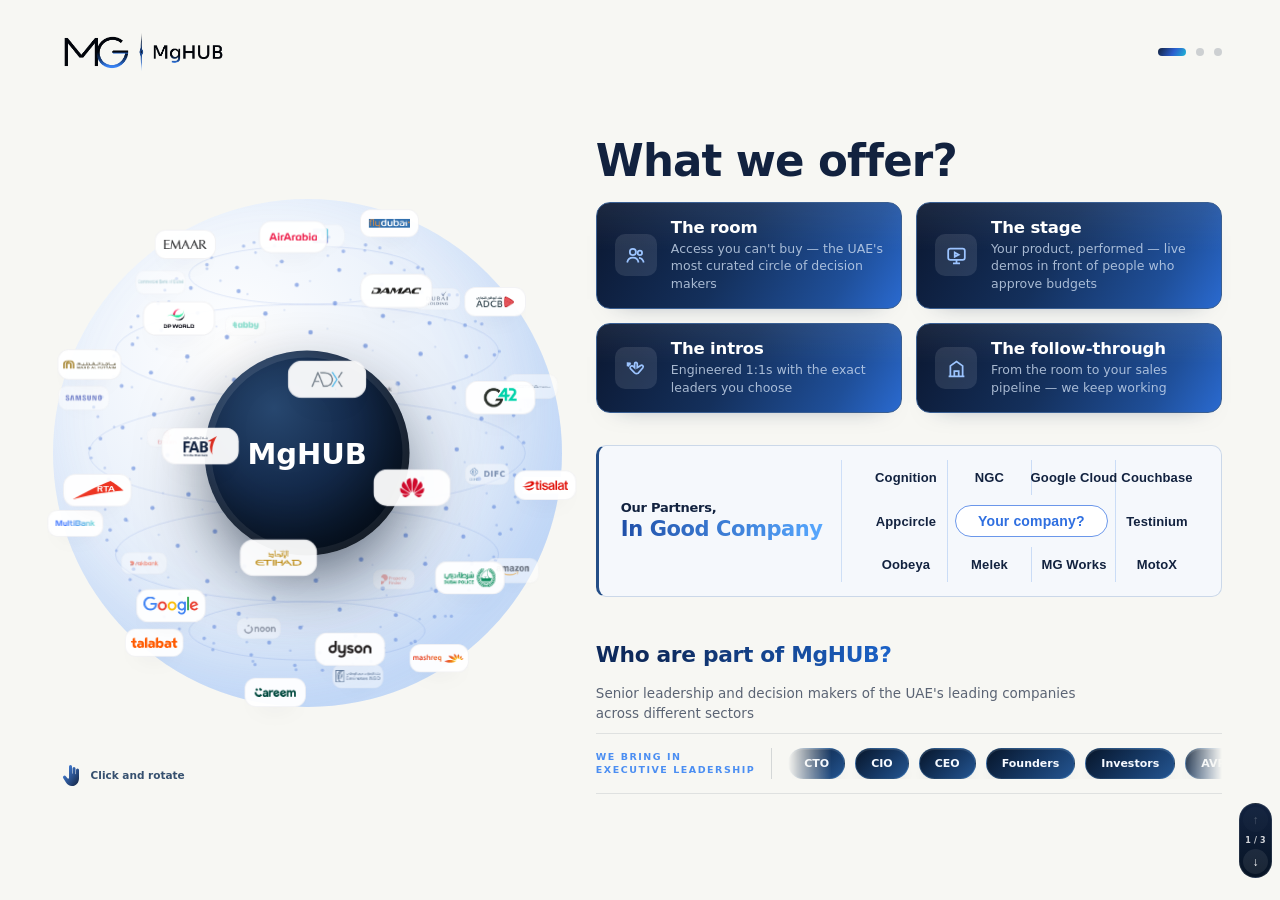
==== commit 23437f2a: "Update deck: slides 2-3 restructure, packages, contacts, styling Generated with [Devin](https://devi" ====
--- a/deck/index.html
+++ b/deck/index.html
@@ -4,7 +4,7 @@
 <meta charset="utf-8">
 <meta name="viewport" content="width=device-width,initial-scale=1">
 <title>MgHUB · Partnership Deck</title>
-<link rel="stylesheet" href="deck.css?v=82">
+<link rel="stylesheet" href="deck.css?v=101">
 </head>
 <body>
 <header class="topbar">
@@ -78,14 +78,6 @@
           <div><strong>9</strong><span>chapters delivered</span></div>
         </div>
       </div>
-      <div class="why-flow">
-        <article class="why-step"><span class="why-node"><i class="ic ic-aud"></i></span><div><h3>Your audience, curated</h3><p>Tell us who you need to reach — we hand-pick the senior leaders and decision makers in the room.</p></div></article>
-        <article class="why-step"><span class="why-node"><i class="ic ic-demo"></i></span><div><h3>Your product, on stage</h3><p>Live demos and hands-on sessions in front of the people who approve and buy — never slideware.</p></div></article>
-        <article class="why-step"><span class="why-node"><i class="ic ic-hand"></i></span><div><h3>Conversations, engineered</h3><p>Warm introductions and priority 1:1s with your chosen guests — not chance networking.</p></div></article>
-        <article class="why-step"><span class="why-node"><i class="ic ic-brand"></i></span><div><h3>Your brand, visible year-round</h3><p>Stage, venue and channel presence — featured across MgHUB content long after the evening ends.</p></div></article>
-        <article class="why-step"><span class="why-node"><i class="ic ic-venue"></i></span><div><h3>Every detail, fully managed</h3><p>Venue, hospitality, stage production and media — handled end to end by MgHUB, you just show up.</p></div></article>
-        <article class="why-step"><span class="why-node"><i class="ic ic-link"></i></span><div><h3>From room to pipeline</h3><p>We keep working after the event — follow-up meetings and POC support with the companies you met.</p></div></article>
-      </div>
     </div>
     <div class="event-gallery rv" style="--d:.12s">
       <div class="event-gallery-head"><h3>Our event timeline</h3></div>
@@ -111,37 +103,61 @@
       <h2 class="ways-title">Choose how your brand <em>steps inside the hub.</em></h2>
       <p class="lead">Every partnership is shaped around your goals. Pick the collaboration model that fits,<br><b class="lead-strong">and we build the rest.</b></p>
     </div>
+    <div class="package-grid">
+      <article class="package-card package-signature">
+        <div class="package-heading"><h3>Signature</h3><span>We curate the room.</span></div>
+        <ul class="signature-points">
+          <li><i class="ic ic-aud"></i>Guest strategy aligned with your goals</li>
+          <li><i class="ic ic-demo"></i>Speaker sourcing and session support</li>
+          <li><i class="ic ic-venue"></i>Premium venue, catering and hospitality</li>
+          <li><i class="ic ic-demo"></i>Full production, photography and video</li>
+          <li><i class="ic ic-brand"></i>Brand presence across event touchpoints</li>
+          <li><i class="ic ic-aud"></i>Invitations, RSVPs and branded badges</li>
+          <li><i class="ic ic-hand"></i>Warm introductions to senior leaders</li>
+        </ul>
+      </article>
+      <article class="package-card package-premium">
+        <div class="package-heading"><h3>Premium</h3><span>You choose the room.</span></div>
+        <ul class="premium-points">
+          <li><i class="ic ic-aud"></i>Your chosen target companies and leaders</li>
+          <li><i class="ic ic-inv"></i>Full registration approval control on Luma</li>
+          <li><i class="ic ic-demo"></i>Professionally filmed leadership interviews</li>
+          <li><i class="ic ic-hand"></i>Priority 1:1 meetings with chosen guests</li>
+          <li><i class="ic ic-link"></i>Post-event meetings and POC support</li>
+          <li><i class="ic ic-brand"></i>Year-round visibility across MgHUB channels</li>
+          <li><i class="ic ic-inv"></i>Every Signature service included</li>
+        </ul>
+      </article>
+    </div>
+    <h3 class="models-label">We have three collaboration models to choose from</h3>
     <div class="ways-grid">
       <article class="way-card way-solo rv" style="--d:.1s">
         <small>Exclusive showcase</small>
         <h3><b>Single-Partner</b> Showcase</h3>
         <ul>
-          <li>Only your brand — an exclusive evening with the entire stage and room yours</li>
-          <li>A hand-picked audience of senior leaders matched to your sales goals</li>
-          <li>Your product live demo, engineered 1:1s and priority introductions</li>
-          <li>Full production, media coverage and post-event pipeline support</li>
-        </ul>
-        <span class="way-note">Spotlight format — choose between signature and premium</span>
+          <li>Own the room — your brand, your stage, leaders hand-picked for your sales goals</li>
+          <li>Turn demos into dialogue — live product experiences and engineered 1:1 introductions</li>
+          <li>From production to pipeline — full event delivery, media coverage and follow-through</li>
+        </ul>
+        <span class="way-note">Single spotlight — choose between signature and premium</span>
       </article>
       <article class="way-card way-alliance rv" style="--d:.2s">
-        <small>Shared spotlight</small>
+        <small>Shared presence</small>
         <h3><b>Multi-Partner</b> Showcase</h3>
         <ul>
-          <li>Share the room with 2–3 brands that complement — never compete</li>
-          <li>Every single-partner Showcase benefit included</li>
-          <li>We curate the pairing so audiences stay relevant to all</li>
-          <li>A smarter way in for growing companies with budget constraints — still getting the spotlight they deserve</li>
-        </ul>
-        <span class="way-note">Shared presence — choose between signature and premium</span>
+          <li>Share the room, not the spotlight — co-host with 2–3 complementary, non-competing brands</li>
+          <li>The full showcase, shared — every single-partner benefit with audiences curated for each brand</li>
+          <li>Make your budget go further — shared investment, meaningful presence and relevant introductions</li>
+        </ul>
+        <span class="way-note">Shared spotlight — choose between signature and premium</span>
       </article>
       <article class="way-card way-academy rv" style="--d:.3s">
         <small>Training &amp; sessions</small>
         <h3><b>AI Academy</b> Partner</h3>
         <ul>
-          <li>Your brand on mghub.ae, every MgHUB AI training session and all training materials</li>
-          <li>Promoted across marketing channels, certifications, workshops and cohort content</li>
-          <li>Reach tech leaders while they learn — not just at events</li>
-          <li>Flexible 3, 6 and 12-month partnership terms</li>
+          <li>Be part of the learning — your brand in every AI session, training material and on mghub.ae</li>
+          <li>Stay visible beyond the classroom — promotion across certifications, cohort content and marketing channels</li>
+          <li>Build lasting relevance with tech leaders — flexible 3, 6 and 12-month partnerships</li>
         </ul>
         <span class="way-note">Year-round visibility inside our AI programs and channels</span>
       </article>
@@ -171,14 +187,14 @@
             </div>
           </div>
           <div class="why-person why-socials">
-            <p class="soc-label">Our channels</p>
+            <a class="soc-label soc-site" href="https://mghub.ae" target="_blank" rel="noopener">MgHUB.ae</a>
             <i class="soc-div"></i>
             <div class="soc-row">
-              <a class="soc" href="#" aria-label="LinkedIn"><i class="ic ic-in"></i></a>
-              <a class="soc" href="#" aria-label="Instagram"><i class="ic ic-ig"></i></a>
-              <a class="soc" href="#" aria-label="YouTube"><i class="ic ic-yt"></i></a>
+              <a class="soc" href="https://www.linkedin.com/company/mgdubai/" target="_blank" rel="noopener" aria-label="LinkedIn"><i class="ic ic-in"></i></a>
+              <a class="soc" href="https://www.instagram.com/mghub.ae/" target="_blank" rel="noopener" aria-label="Instagram"><i class="ic ic-ig"></i></a>
+              <a class="soc" href="https://www.youtube.com/@MgHUBae" target="_blank" rel="noopener" aria-label="YouTube"><i class="ic ic-yt"></i></a>
               <a class="soc" href="#" aria-label="Facebook"><i class="ic ic-fb"></i></a>
-              <a class="soc" href="#" aria-label="X (Twitter)"><i class="ic ic-x"></i></a>
+              <a class="soc" href="https://x.com/MgHUBae" target="_blank" rel="noopener" aria-label="X (Twitter)"><i class="ic ic-x"></i></a>
               <a class="soc" href="#" aria-label="TikTok"><i class="ic ic-tt"></i></a>
             </div>
           </div>
@@ -190,6 +206,6 @@
 
 </main>
 <script src="data.js?v=82"></script>
-<script src="deck.js?v=82"></script>
+<script src="deck.js?v=84"></script>
 </body>
 </html>
--- a/deck/deck.css
+++ b/deck/deck.css
@@ -1264,11 +1264,10 @@
 .s-ways .lead{white-space:nowrap}
 /* === partner strip: boxed minimal logo-wall (ref design) === */
 .s-hero .partner-strip{display:flex;align-items:stretch;max-width:none;margin-top:18px;
-  background:linear-gradient(135deg,#f8fbff 0%,#eef4fc 100%);
-  border:1px solid rgba(31,79,168,.12);border-radius:20px;padding:14px 22px;
-  position:relative;overflow:hidden}
-.s-hero .partner-strip:before{content:"";position:absolute;left:-70px;bottom:-90px;width:280px;height:190px;
-  background:radial-gradient(closest-side,rgba(80,140,235,.14),transparent 72%);pointer-events:none}
+  background:#f5f8fc;
+  border:1px solid #cbd8e9;border-left:3px solid #244e87;border-radius:10px;padding:14px 22px;
+  position:relative;overflow:hidden;box-shadow:none}
+.s-hero .partner-strip:before{display:none}
 .s-hero .ps-head{flex:none;border-right:1px solid rgba(31,111,224,.18);padding:6px 18px 6px 0;margin-right:22px;
   display:flex;flex-direction:column;justify-content:center;position:relative;z-index:1}
 .s-hero .ps-head span{display:block;font-weight:800;letter-spacing:-.02em;white-space:nowrap}
@@ -1278,9 +1277,7 @@
 .s-hero .partner-strip-logos{flex:1;display:grid;grid-template-columns:repeat(4,1fr);gap:0;align-content:center;position:relative;z-index:1;
   background-image:
     linear-gradient(90deg,transparent calc(25% - .5px),rgba(31,111,224,.20) calc(25% - .5px),rgba(31,111,224,.20) calc(25% + .5px),transparent calc(25% + .5px)),
-    linear-gradient(90deg,transparent calc(75% - .5px),rgba(31,111,224,.20) calc(75% - .5px),rgba(31,111,224,.20) calc(75% + .5px),transparent calc(75% + .5px)),
-    linear-gradient(90deg,transparent calc(25% - 5px),rgba(140,180,255,.08) calc(25% - 5px),rgba(140,180,255,.08) calc(25% + 5px),transparent calc(25% + 5px)),
-    linear-gradient(90deg,transparent calc(75% - 5px),rgba(140,180,255,.08) calc(75% - 5px),rgba(140,180,255,.08) calc(75% + 5px),transparent calc(75% + 5px));
+    linear-gradient(90deg,transparent calc(75% - .5px),rgba(31,111,224,.20) calc(75% - .5px),rgba(31,111,224,.20) calc(75% + .5px),transparent calc(75% + .5px));
   background-repeat:no-repeat}
 .s-hero .partner-strip .partner-logo{height:auto;min-height:0;padding:10px 8px;border-right:0;
   background:none!important;box-shadow:none;transform:none!important;align-items:center;justify-content:center;position:relative;cursor:pointer}
@@ -1323,7 +1320,7 @@
 .s-hero .om span{font-size:12.5px;line-height:1.4}
 .s-hero .partner-strip{margin-top:18px;max-width:none}
 .s-hero .hero-copy{margin-top:22px}
-.s-hero .leadership-band{margin-top:14px}
+.s-hero .leadership-band{margin-top:-4px}
 
 /* uniform subheadings — actual classes */
 .offer-mini-label,.partner-strip .strip-label{font-size:15px;font-weight:800;letter-spacing:.19em;text-transform:uppercase;color:var(--navy);margin:0 0 14px}
@@ -1430,3 +1427,122 @@
 .s-merged .film-frame img{height:146px;max-width:260px}
 .s-merged .film-caption{display:none}
 .s-merged .social-footer{margin-top:6px}
+#s2{align-items:flex-start;padding-top:118px}
+#s2 > .wrap{transform:none}
+#s2 .why-grid{display:block}
+#s2 .why-copy{transform:none;display:grid;grid-template-columns:1.5fr 1fr;column-gap:30px}
+#s2 .why-copy .eyebrow{grid-column:1/-1;margin-bottom:8px}
+#s2 .why-h{font-size:clamp(28px,2.8vw,42px);grid-row:2/4}
+#s2 .why-copy .lead{margin-top:0;max-width:none}
+#s2 .why-stats{margin-top:12px}
+#s2 .event-gallery{height:auto;margin-top:16px}
+#s2 .filmstrip{height:260px;padding-top:12px;padding-bottom:12px}
+#s2 .film-frame{height:230px}
+#s2 .film-frame img{height:226px;width:auto;max-width:none;object-fit:contain}
+#s2 .social-footer{display:none}
+#s2 .why-contact{margin-top:12px}
+#s2 .why-people{display:grid;grid-template-columns:1fr 1fr 1.15fr 1.1fr;gap:10px;align-items:stretch}
+#s2 .why-person{padding:10px;gap:6px}
+#s2 .why-person strong{font-size:12px}
+#s2 .why-person span{font-size:9px}
+#s2 .why-links{gap:4px}
+#s2 .why-links a,#s2 .why-links .ic{width:26px;height:26px}
+#s4 .ways-head{margin-top:0;margin-bottom:14px}
+#s4 .ways-title{font-size:clamp(24px,2.2vw,32px)}
+#s4 .ways-head .eyebrow{margin-bottom:6px}
+#s4 .ways-head .lead{margin-top:8px;font-size:12px;max-width:none}
+.package-grid{display:grid;grid-template-columns:1fr 1fr;gap:16px;margin-bottom:16px}
+.package-card{--package-accent:#2b63b6;padding:16px 18px;border:1px solid #b9cce7;border-top:3px solid var(--package-accent);border-radius:16px;background:linear-gradient(125deg,#f8fbff,#e1ebf9);min-width:0}
+.package-heading{display:flex;align-items:baseline;justify-content:space-between;gap:10px;margin-bottom:10px;padding-bottom:10px;border-bottom:1px solid #7d9dc533}
+.package-heading h3{font-size:25px;color:#183d78}
+.package-heading>span{font-size:11px;color:#526b90}
+.signature-points,.premium-points{display:grid;grid-template-columns:repeat(2,minmax(0,1fr));grid-auto-rows:minmax(30px,auto);gap:6px 12px;list-style:none}
+.signature-points li,.premium-points li{display:flex;align-items:center;gap:8px;font-size:11px;line-height:1.3;font-weight:600;color:#233b61;min-width:0}
+.signature-points .ic,.premium-points .ic{flex:none;width:24px;height:24px;border-radius:0;mask-size:19px;-webkit-mask-size:19px;background:var(--package-accent)}
+.signature-points li:last-child,.premium-points li:last-child{grid-column:1/-1;border-top:1px solid #7d9dc533;padding-top:8px;margin-top:2px}
+.package-premium{--package-accent:#e6bd65;background:linear-gradient(125deg,#0b1930,#193e70);border-color:#b49a61}
+.package-premium .package-heading{border-bottom-color:#d5b76b44}
+.package-premium .package-heading h3{color:#e6bd65}
+.package-premium .package-heading>span{color:#d9e5f7}
+.premium-points li{color:#e6edf8}
+.premium-points li:last-child{color:#edc773;border-top-color:#d5b76b44}
+#s4 .ways-grid{gap:14px;margin-top:16px}
+#s4 .way-card{padding:15px 17px}
+#s4 .way-card h3{font-size:20px;margin-bottom:10px}
+#s4 .way-card li{font-size:11px;line-height:1.35}
+#s4 .way-card ul{gap:7px}
+#s4 .way-note{margin-top:10px;padding-top:8px;font-size:10px}
+#s4 .ways-tail{margin-top:12px;font-size:11px}
+@media(max-width:900px){
+  #s2,#s4{height:auto;min-height:100vh;overflow:visible}
+  #s2 .why-copy,.package-grid{grid-template-columns:1fr}
+  #s2 .why-h{grid-row:auto}
+  #s2 .why-people{grid-template-columns:1fr 1fr}
+  #s4 .ways-head .lead{white-space:normal}
+}
+
+/* slides 2–3 fit + navy partner panel (approved preview) */
+/* shared top gap for slides 2 and 3: logo bottom = 78px; gap 18px -> 22px (+20%) */
+#s2,#s4{align-items:flex-start;padding-top:100px}
+#s2{padding-bottom:18px;padding-top:116px}
+#s4 .ways-head{margin-top:0}
+
+/* slide 2 fit: contacts pulled up, everything inside one screen */
+#s2 .why-copy .eyebrow{margin-bottom:6px}
+#s2 .event-gallery{margin-top:8px}
+#s2 .event-gallery-head{margin:0 0 4px}
+#s2 .filmstrip{height:clamp(170px,calc(100vh - 486px),384px);padding-top:6px;padding-bottom:6px}
+#s2 .film-frame{height:calc(clamp(170px,calc(100vh - 486px),384px) - 12px)}
+#s2 .film-frame img{height:calc(clamp(170px,calc(100vh - 486px),384px) - 14px)}
+#s2 .event-tabs{height:66px}
+/* the moved contact block inherits .s-ways padding-top:100px — cancel it */
+#s2 .why-contact{margin-top:18px;padding-top:0}
+#s2 .why-contact-label{margin-bottom:6px}
+#s2 .why-people{margin-top:0}
+#s2 .why-person{padding:8px 10px}
+
+/* slide 1: "What we offer" cards — dark metallic navy */
+.s-hero .om{background:linear-gradient(180deg,rgba(255,255,255,.07),rgba(255,255,255,0) 45%),linear-gradient(120deg,#0b1730 0%,#14305c 45%,#1f4f99 80%,#2a6ad0 100%);border:1px solid #3a5f92}
+.s-hero .om b{color:#fff}
+.s-hero .om span{color:rgba(205,220,240,.8)}
+.s-hero .om .ic{background:rgba(255,255,255,.10)}
+.s-hero .om .ic:after{background:#9cc4ff}
+
+/* slide 2 timeline balls: still by default, no glow; slow bounce only while a photo is hovered */
+.s-partners-events .event-tab:before{animation:none!important;filter:none!important;
+  box-shadow:inset 0 1px 1px #fff,0 1px 3px rgba(18,34,63,.35)!important}
+.s-partners-events .event-tab.image-active:before{animation:ballBounceSlow 1.6s ease-in-out infinite!important}
+@keyframes ballBounceSlow{0%,100%{transform:translateX(-50%) translateY(0)}50%{transform:translateX(-50%) translateY(-5px)}}
+
+/* slide 2 contact cards — gradient, matching the offer cards */
+#s2 .why-person.why-dark{background:linear-gradient(180deg,rgba(255,255,255,.07),rgba(255,255,255,0) 45%),linear-gradient(120deg,#0b1730 0%,#14305c 45%,#1f4f99 80%,#2a6ad0 100%);border:1px solid #3a5f92}
+#s2 .why-socials{background:linear-gradient(180deg,rgba(255,255,255,.35),rgba(255,255,255,0) 50%),linear-gradient(120deg,#e6f0ff 0%,#c2dafc 50%,#94bcf4 100%);border:1px solid #8fb3e8}
+
+/* timeline line: sleek metallic, full width, fading out beyond first & last point */
+.s-partners-events .event-arc-svg{-webkit-mask-image:linear-gradient(90deg,transparent 0%,#000 6.25%,#000 93.75%,transparent 100%)!important;mask-image:linear-gradient(90deg,transparent 0%,#000 6.25%,#000 93.75%,transparent 100%)!important}
+.s-partners-events .event-arc-svg .event-arc-line{stroke:url(#arcMetal)!important;stroke-width:1.6!important;stroke-linecap:round;fill:none;vector-effect:non-scaling-stroke;filter:none!important}
+
+/* slide 2: stats block a bit further left (right edge unchanged) */
+#s2 .why-copy{grid-template-columns:1.25fr 1fr}
+#s2 .why-copy .lead,#s2 .why-copy .why-stats{transform:translateY(-14px)}
+#s2 .why-contact{margin-top:34px}
+
+/* slide 3: subheading above the three models */
+#s4 .models-label{margin:24px 0 0;font-size:17px;font-weight:700;letter-spacing:-.01em;color:var(--navy)}
+#s4 .models-label+.ways-grid{margin-top:12px}
+#s4 .models-label{background:linear-gradient(100deg,#0e2246 0%,#3d5f8f 35%,#14305c 60%,#5a7aa8 85%,#0e2246 100%);-webkit-background-clip:text;background-clip:text;-webkit-text-fill-color:transparent;color:transparent;display:inline-block;padding-bottom:.08em}
+.ic-web{--m:url('data:image/svg+xml;utf8,<svg xmlns="http://www.w3.org/2000/svg" viewBox="0 0 24 24" fill="none" stroke="black" stroke-width="2"><circle cx="12" cy="12" r="9"/><path d="M3 12h18M12 3c2.5 2.6 3.8 5.6 3.8 9s-1.3 6.4-3.8 9c-2.5-2.6-3.8-5.6-3.8-9S9.5 5.6 12 3z"/></svg>')}
+.s-ways .why-socials .soc-row{grid-template-columns:repeat(7,minmax(0,1fr))}
+
+/* photo hover -> its timeline ball: slightly bigger, higher slow bounce; event label highlights */
+.s-partners-events .event-tab.image-active:before{animation:ballBounceHover 1.4s ease-in-out infinite!important}
+@keyframes ballBounceHover{0%,100%{transform:translateX(-50%) translateY(0) scale(1.22)}50%{transform:translateX(-50%) translateY(-10px) scale(1.22)}}
+.s-partners-events .event-tab small,.s-partners-events .event-tab span{transition:color .25s,transform .25s,font-weight .25s}
+.s-partners-events .event-tab.image-active span{font-weight:800;color:var(--navy);transform:translateY(-1px)}
+.s-partners-events .event-tab.image-active small{font-weight:800;color:#1f5fd0}
+
+/* uniform background on every slide (matches slide 3) */
+.slide,.slide:nth-child(even){background:var(--bg)!important}
+.s-ways .why-socials .soc-row{grid-template-columns:repeat(6,minmax(0,1fr))}
+.s-ways .why-socials .soc-site{font-size:11px;font-weight:800;letter-spacing:.02em;text-transform:none;color:#1d3f75;text-decoration:none}
+.s-ways .why-socials .soc-site:hover{text-decoration:underline}
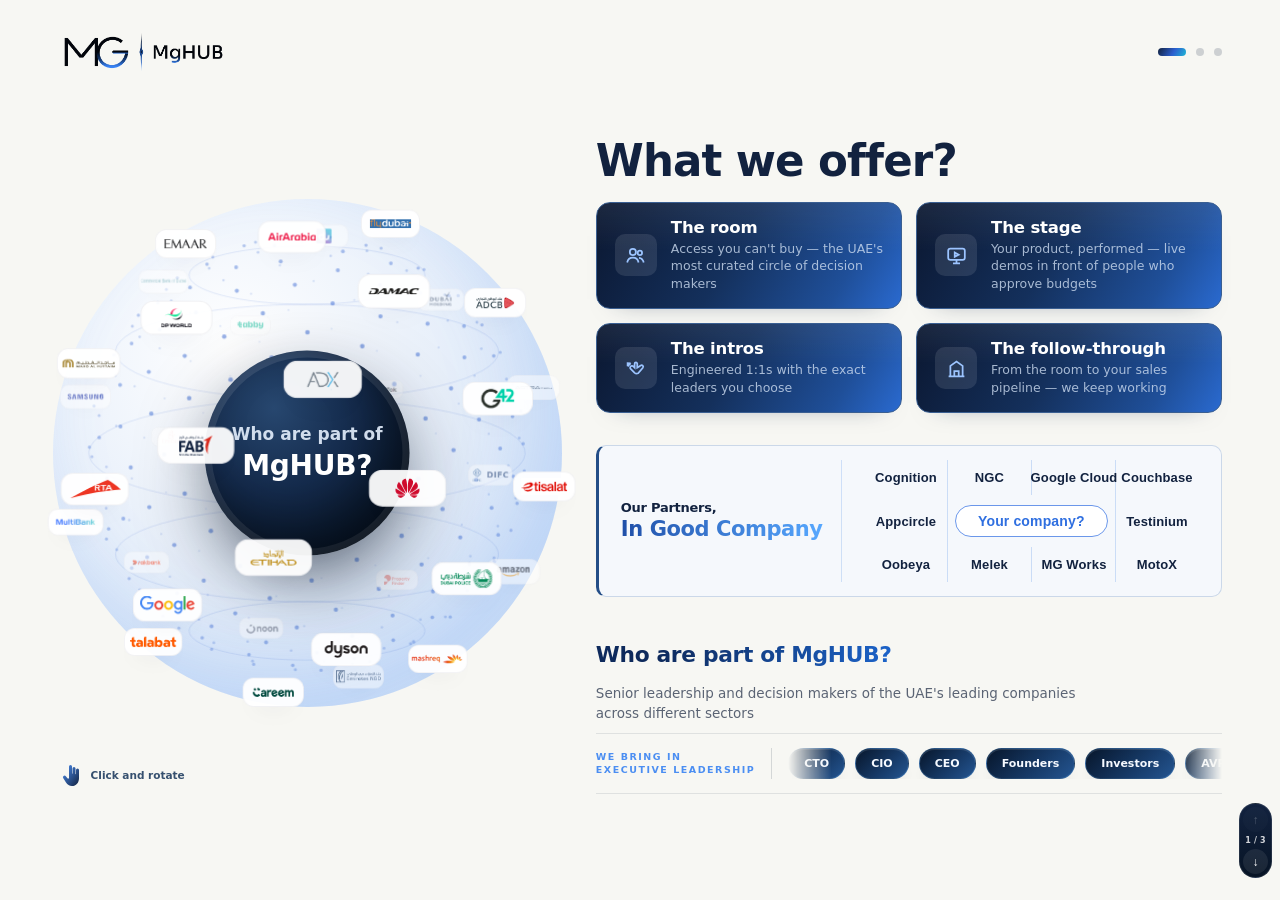
==== commit 37426dc0: "Deck update: globe centre text, contact containers, shorter model bullets, layout tweaks Generated w" ====
--- a/deck/index.html
+++ b/deck/index.html
@@ -4,7 +4,7 @@
 <meta charset="utf-8">
 <meta name="viewport" content="width=device-width,initial-scale=1">
 <title>MgHUB · Partnership Deck</title>
-<link rel="stylesheet" href="deck.css?v=101">
+<link rel="stylesheet" href="deck.css?v=110">
 </head>
 <body>
 <header class="topbar">
@@ -28,7 +28,7 @@
       <div class="globe-stage">
         <canvas id="globeCanvas"></canvas>
         <div id="globe" class="globe"></div>
-        <div class="globe-core"><span>Mg<b>HUB</b></span></div>
+        <div class="globe-core"><span class="core-q">Who are part of<br><b>MgHUB?</b></span></div>
       </div>
       <p class="hint"><span class="drag-hand" aria-hidden="true"></span>Click and rotate</p>
     </div>
@@ -135,9 +135,9 @@
         <small>Exclusive showcase</small>
         <h3><b>Single-Partner</b> Showcase</h3>
         <ul>
-          <li>Own the room — your brand, your stage, leaders hand-picked for your sales goals</li>
-          <li>Turn demos into dialogue — live product experiences and engineered 1:1 introductions</li>
-          <li>From production to pipeline — full event delivery, media coverage and follow-through</li>
+          <li>Own the room — your brand, your stage, your audience</li>
+          <li>Live demos and engineered 1:1 introductions</li>
+          <li>Full production, media and pipeline follow-through</li>
         </ul>
         <span class="way-note">Single spotlight — choose between signature and premium</span>
       </article>
@@ -145,9 +145,9 @@
         <small>Shared presence</small>
         <h3><b>Multi-Partner</b> Showcase</h3>
         <ul>
-          <li>Share the room, not the spotlight — co-host with 2–3 complementary, non-competing brands</li>
-          <li>The full showcase, shared — every single-partner benefit with audiences curated for each brand</li>
-          <li>Make your budget go further — shared investment, meaningful presence and relevant introductions</li>
+          <li>Co-host with 2–3 complementary, non-competing brands</li>
+          <li>Every single-partner benefit, curated for each brand</li>
+          <li>Shared investment, full presence and relevant intros</li>
         </ul>
         <span class="way-note">Shared spotlight — choose between signature and premium</span>
       </article>
@@ -155,48 +155,25 @@
         <small>Training &amp; sessions</small>
         <h3><b>AI Academy</b> Partner</h3>
         <ul>
-          <li>Be part of the learning — your brand in every AI session, training material and on mghub.ae</li>
-          <li>Stay visible beyond the classroom — promotion across certifications, cohort content and marketing channels</li>
-          <li>Build lasting relevance with tech leaders — flexible 3, 6 and 12-month partnerships</li>
+          <li>Your brand in every AI session and on mghub.ae</li>
+          <li>Promoted across certifications and our channels</li>
+          <li>Flexible 3, 6 and 12-month partnerships</li>
         </ul>
         <span class="way-note">Year-round visibility inside our AI programs and channels</span>
       </article>
     </div>
       <div class="why-contact wc-s4">
         <p class="why-contact-label">To partner with us, reach us through.</p>
-        <div class="why-people">
-          <div class="why-person why-dark">
-            <div><strong>Cenk Gultekin</strong><span>Founder, Managing Partner</span></div>
-            <div class="why-links">
-              <a href="https://www.linkedin.com/in/cenk-gultekin" target="_blank" rel="noopener" aria-label="Cenk on LinkedIn"><i class="ic ic-in"></i></a>
-              <a href="mailto:cenk@mghub.ae" aria-label="Email Cenk"><i class="ic ic-mail"></i></a>
-            </div>
-          </div>
-          <div class="why-person why-dark">
-            <div><strong>Kalpi Manimaran</strong><span>Business &amp; Marketing Manager</span></div>
-            <div class="why-links">
-              <a href="https://www.linkedin.com/in/kalpitam" target="_blank" rel="noopener" aria-label="Kalpi on LinkedIn"><i class="ic ic-in"></i></a>
-              <a href="mailto:kalpi@mghub.ae" aria-label="Email Kalpi"><i class="ic ic-mail"></i></a>
-            </div>
-          </div>
-          <div class="why-person why-dark">
-            <div><strong>Christina Simichanidou</strong><span>Ambassador</span></div>
-            <div class="why-links">
-              <a href="https://www.linkedin.com/in/christina-simichanidou" target="_blank" rel="noopener" aria-label="Christina on LinkedIn"><i class="ic ic-in"></i></a>
-              <a href="mailto:hello@mghub.ae" aria-label="Email Christina"><i class="ic ic-mail"></i></a>
-            </div>
-          </div>
-          <div class="why-person why-socials">
-            <a class="soc-label soc-site" href="https://mghub.ae" target="_blank" rel="noopener">MgHUB.ae</a>
-            <i class="soc-div"></i>
-            <div class="soc-row">
-              <a class="soc" href="https://www.linkedin.com/company/mgdubai/" target="_blank" rel="noopener" aria-label="LinkedIn"><i class="ic ic-in"></i></a>
-              <a class="soc" href="https://www.instagram.com/mghub.ae/" target="_blank" rel="noopener" aria-label="Instagram"><i class="ic ic-ig"></i></a>
-              <a class="soc" href="https://www.youtube.com/@MgHUBae" target="_blank" rel="noopener" aria-label="YouTube"><i class="ic ic-yt"></i></a>
-              <a class="soc" href="#" aria-label="Facebook"><i class="ic ic-fb"></i></a>
-              <a class="soc" href="https://x.com/MgHUBae" target="_blank" rel="noopener" aria-label="X (Twitter)"><i class="ic ic-x"></i></a>
-              <a class="soc" href="#" aria-label="TikTok"><i class="ic ic-tt"></i></a>
-            </div>
+        <div class="why-people reach-row">
+          <a class="reach-item" href="mailto:hello@mghub.ae"><i class="ic ic-mail"></i><span>Email us on <b>hello@mghub.ae</b></span></a>
+          <a class="reach-item" href="https://www.linkedin.com/company/mgdubai/" target="_blank" rel="noopener"><i class="ic ic-in"></i><span>DM us through <b>LinkedIn</b></span></a>
+          <a class="reach-item" href="https://mghub.ae" target="_blank" rel="noopener"><i class="ic ic-web"></i><span>Visit our site <b>mghub.ae</b></span></a>
+          <div class="reach-item reach-channels"><span>Our channels</span>
+            <a class="soc" href="https://www.instagram.com/mghub.ae/" target="_blank" rel="noopener" aria-label="Instagram"><i class="ic ic-ig"></i></a>
+            <a class="soc" href="https://www.youtube.com/@MgHUBae" target="_blank" rel="noopener" aria-label="YouTube"><i class="ic ic-yt"></i></a>
+            <a class="soc" href="#" aria-label="Facebook"><i class="ic ic-fb"></i></a>
+            <a class="soc" href="https://x.com/MgHUBae" target="_blank" rel="noopener" aria-label="X (Twitter)"><i class="ic ic-x"></i></a>
+            <a class="soc" href="#" aria-label="TikTok"><i class="ic ic-tt"></i></a>
           </div>
         </div>
         </div>
--- a/deck/deck.css
+++ b/deck/deck.css
@@ -1546,3 +1546,53 @@
 .s-ways .why-socials .soc-row{grid-template-columns:repeat(6,minmax(0,1fr))}
 .s-ways .why-socials .soc-site{font-size:11px;font-weight:800;letter-spacing:.02em;text-transform:none;color:#1d3f75;text-decoration:none}
 .s-ways .why-socials .soc-site:hover{text-decoration:underline}
+/* globe centre: question instead of logo text */
+.globe-core .core-q{display:block;text-align:center;font-size:17px;font-weight:600;line-height:1.25;color:rgba(225,235,250,.92)}
+.globe-core .core-q b{display:inline-block;margin-top:2px;font-size:28px;font-weight:800;color:#fff;letter-spacing:-.01em}
+
+/* slide 2 contact row: simple left-aligned icon + text items, no cards */
+#s2 .why-people.reach-row{display:flex;flex-wrap:wrap;align-items:center;justify-content:flex-start;gap:14px 40px;grid-template-columns:none}
+#s2 .reach-item{display:flex;align-items:center;gap:10px;text-decoration:none;color:var(--navy);font-size:13px;font-weight:500;white-space:nowrap}
+#s2 .reach-item b{font-weight:700;color:#1d4f9c}
+#s2 .reach-item .ic{width:34px;height:34px;border-radius:10px;background:linear-gradient(120deg,#0b1730,#1f4f99 80%,#2a6ad0);-webkit-mask:none;mask:none;position:relative;display:block;flex:none}
+#s2 .reach-item .ic:after{content:"";position:absolute;inset:0;background:#fff;-webkit-mask:var(--m) center/16px no-repeat;mask:var(--m) center/16px no-repeat}
+#s2 a.reach-item:hover b{text-decoration:underline}
+#s2 .reach-channels{gap:8px}
+#s2 .reach-channels>span{margin-right:4px;font-weight:700}
+#s2 .reach-channels .soc .ic{width:30px;height:30px;border-radius:9px}
+#s2 .reach-channels .soc .ic:after{-webkit-mask-size:14px;mask-size:14px}
+#s2 .reach-channels .soc:hover .ic{transform:scale(1.08)}
+
+/* reach row items in containers (navy metallic gradient, equal height, full width) */
+#s2 .why-people.reach-row{display:grid;grid-template-columns:1.15fr 1fr 1fr 1.25fr;gap:12px;align-items:stretch}
+#s2 .reach-item{padding:10px 14px;border-radius:14px;color:#fff;justify-content:flex-start;
+  background:linear-gradient(180deg,rgba(255,255,255,.07),rgba(255,255,255,0) 45%),linear-gradient(120deg,#0b1730 0%,#14305c 45%,#1f4f99 80%,#2a6ad0 100%);
+  border:1px solid #3a5f92;box-shadow:0 14px 30px -22px rgba(10,25,55,.7)}
+#s2 .reach-item b{color:#bcd6ff}
+#s2 .reach-item .ic{background:rgba(255,255,255,.12)}
+#s2 .reach-item .ic:after{background:#e6efff}
+#s2 .reach-channels>span{color:#fff}
+#s2 .reach-channels .soc .ic{background:rgba(255,255,255,.12)}
+/* slimmer reach containers (top position unchanged) */
+#s2 .reach-item{padding:5px 12px;border-radius:12px}
+#s2 .reach-item .ic{width:28px;height:28px;border-radius:8px}
+#s2 .reach-item .ic:after{-webkit-mask-size:14px;mask-size:14px}
+#s2 .reach-channels .soc .ic{width:24px;height:24px;border-radius:7px}
+#s2 .reach-channels .soc .ic:after{-webkit-mask-size:12px;mask-size:12px}
+#s2 .reach-item{font-size:11.5px}
+#s2 .why-copy{grid-template-columns:1.05fr 1fr}
+/* Our channels — lighter blue container */
+#s2 .reach-channels{background:linear-gradient(180deg,rgba(255,255,255,.35),rgba(255,255,255,0) 50%),linear-gradient(120deg,#e6f0ff 0%,#c2dafc 50%,#94bcf4 100%);border-color:#8fb3e8;box-shadow:0 14px 30px -24px rgba(30,80,180,.5)}
+#s2 .reach-channels>span{color:#1d3f75}
+#s2 .reach-channels .soc .ic{background:rgba(29,63,117,.10)}
+#s2 .reach-channels .soc .ic:after{background:#1d3f75}
+/* contact containers: content-width, left aligned */
+#s2 .why-people.reach-row{display:flex;flex-wrap:nowrap;justify-content:flex-start;gap:12px}
+#s2 .reach-item{flex:none;padding-right:18px}
+/* even slimmer contact containers + double gap under heading */
+#s2 .why-contact-label{margin-bottom:12px}
+#s2 .reach-item{padding:3px 14px 3px 8px;font-size:10.5px;gap:8px;border-radius:10px}
+#s2 .reach-item .ic{width:24px;height:24px;border-radius:7px}
+#s2 .reach-item .ic:after{-webkit-mask-size:12px;mask-size:12px}
+#s2 .reach-channels .soc .ic{width:20px;height:20px;border-radius:6px}
+#s2 .reach-channels .soc .ic:after{-webkit-mask-size:10px;mask-size:10px}
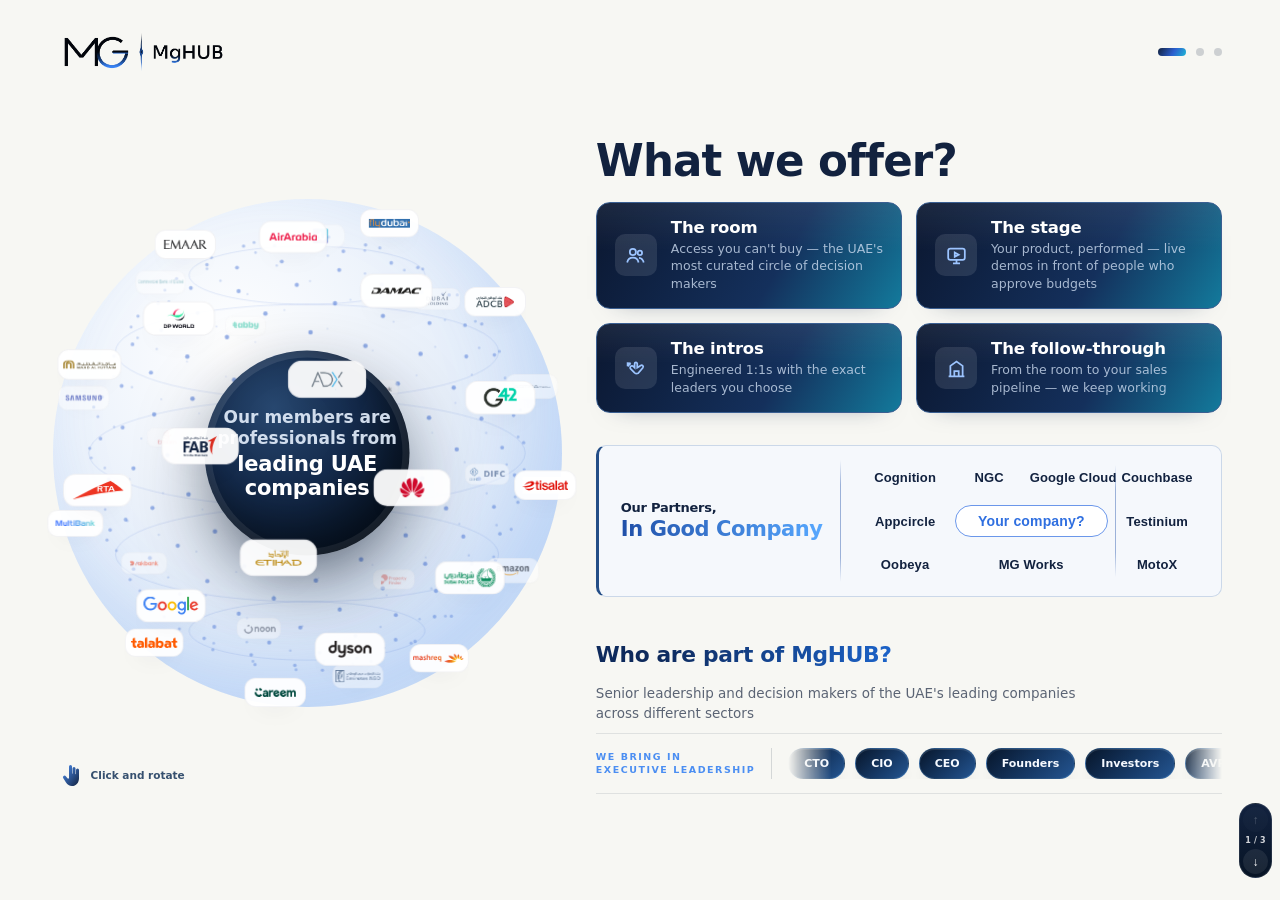
==== commit 47a644d1: "Deck update: cyan-edge dark gradient, hairline partner dividers, Melek removed, MG Works centred, gl" ====
--- a/deck/index.html
+++ b/deck/index.html
@@ -4,7 +4,7 @@
 <meta charset="utf-8">
 <meta name="viewport" content="width=device-width,initial-scale=1">
 <title>MgHUB · Partnership Deck</title>
-<link rel="stylesheet" href="deck.css?v=110">
+<link rel="stylesheet" href="deck.css?v=114">
 </head>
 <body>
 <header class="topbar">
@@ -28,7 +28,7 @@
       <div class="globe-stage">
         <canvas id="globeCanvas"></canvas>
         <div id="globe" class="globe"></div>
-        <div class="globe-core"><span class="core-q">Who are part of<br><b>MgHUB?</b></span></div>
+        <div class="globe-core"><span class="core-q">Our members are<br>professionals from<br><b>leading UAE<br>companies</b></span></div>
       </div>
       <p class="hint"><span class="drag-hand" aria-hidden="true"></span>Click and rotate</p>
     </div>
@@ -182,7 +182,7 @@
 </section>
 
 </main>
-<script src="data.js?v=82"></script>
+<script src="data.js?v=83"></script>
 <script src="deck.js?v=84"></script>
 </body>
 </html>
--- a/deck/deck.css
+++ b/deck/deck.css
@@ -1282,7 +1282,10 @@
 .s-hero .partner-strip .partner-logo{height:auto;min-height:0;padding:10px 8px;border-right:0;
   background:none!important;box-shadow:none;transform:none!important;align-items:center;justify-content:center;position:relative;cursor:pointer}
 /* 50% separator — only rows 1 and 3 (pill spans the middle in row 2) */
-.s-hero .partner-strip .partner-logo:nth-child(2),.s-hero .partner-strip .partner-logo:nth-child(9){border-right:1px solid rgba(31,111,224,.20)}
+.s-hero .partner-strip .partner-logo:nth-child(2){border-right:1px solid rgba(31,111,224,.20)}
+/* row 3: MG Works centred across the middle columns */
+.s-hero .partner-strip .partner-logo[aria-label="MG Works"]{grid-area:3/2/auto/span 2}
+.s-hero .partner-strip .partner-logo[aria-label="MotoX"]{grid-area:3/4}
 /* names as plain small text; hover -> bare logo, bigger */
 .s-hero .partner-strip .partner-name{display:block;font-size:13px;font-weight:600;color:var(--navy);
   letter-spacing:.01em;text-align:center;white-space:nowrap;transition:opacity .22s,transform .22s}
@@ -1460,7 +1463,7 @@
 .signature-points li,.premium-points li{display:flex;align-items:center;gap:8px;font-size:11px;line-height:1.3;font-weight:600;color:#233b61;min-width:0}
 .signature-points .ic,.premium-points .ic{flex:none;width:24px;height:24px;border-radius:0;mask-size:19px;-webkit-mask-size:19px;background:var(--package-accent)}
 .signature-points li:last-child,.premium-points li:last-child{grid-column:1/-1;border-top:1px solid #7d9dc533;padding-top:8px;margin-top:2px}
-.package-premium{--package-accent:#e6bd65;background:linear-gradient(125deg,#0b1930,#193e70);border-color:#b49a61}
+.package-premium{--package-accent:#e6bd65;background:linear-gradient(120deg,#0b1730 0%,#14305c 60%,#137a9c 100%);border-color:#b49a61}
 .package-premium .package-heading{border-bottom-color:#d5b76b44}
 .package-premium .package-heading h3{color:#e6bd65}
 .package-premium .package-heading>span{color:#d9e5f7}
@@ -1502,7 +1505,7 @@
 #s2 .why-person{padding:8px 10px}
 
 /* slide 1: "What we offer" cards — dark metallic navy */
-.s-hero .om{background:linear-gradient(180deg,rgba(255,255,255,.07),rgba(255,255,255,0) 45%),linear-gradient(120deg,#0b1730 0%,#14305c 45%,#1f4f99 80%,#2a6ad0 100%);border:1px solid #3a5f92}
+.s-hero .om{background:linear-gradient(180deg,rgba(255,255,255,.07),rgba(255,255,255,0) 45%),linear-gradient(120deg,#0b1730 0%,#14305c 60%,#137a9c 100%);border:1px solid #3a5f92}
 .s-hero .om b{color:#fff}
 .s-hero .om span{color:rgba(205,220,240,.8)}
 .s-hero .om .ic{background:rgba(255,255,255,.10)}
@@ -1515,7 +1518,7 @@
 @keyframes ballBounceSlow{0%,100%{transform:translateX(-50%) translateY(0)}50%{transform:translateX(-50%) translateY(-5px)}}
 
 /* slide 2 contact cards — gradient, matching the offer cards */
-#s2 .why-person.why-dark{background:linear-gradient(180deg,rgba(255,255,255,.07),rgba(255,255,255,0) 45%),linear-gradient(120deg,#0b1730 0%,#14305c 45%,#1f4f99 80%,#2a6ad0 100%);border:1px solid #3a5f92}
+#s2 .why-person.why-dark{background:linear-gradient(180deg,rgba(255,255,255,.07),rgba(255,255,255,0) 45%),linear-gradient(120deg,#0b1730 0%,#14305c 60%,#137a9c 100%);border:1px solid #3a5f92}
 #s2 .why-socials{background:linear-gradient(180deg,rgba(255,255,255,.35),rgba(255,255,255,0) 50%),linear-gradient(120deg,#e6f0ff 0%,#c2dafc 50%,#94bcf4 100%);border:1px solid #8fb3e8}
 
 /* timeline line: sleek metallic, full width, fading out beyond first & last point */
@@ -1554,7 +1557,7 @@
 #s2 .why-people.reach-row{display:flex;flex-wrap:wrap;align-items:center;justify-content:flex-start;gap:14px 40px;grid-template-columns:none}
 #s2 .reach-item{display:flex;align-items:center;gap:10px;text-decoration:none;color:var(--navy);font-size:13px;font-weight:500;white-space:nowrap}
 #s2 .reach-item b{font-weight:700;color:#1d4f9c}
-#s2 .reach-item .ic{width:34px;height:34px;border-radius:10px;background:linear-gradient(120deg,#0b1730,#1f4f99 80%,#2a6ad0);-webkit-mask:none;mask:none;position:relative;display:block;flex:none}
+#s2 .reach-item .ic{width:34px;height:34px;border-radius:10px;background:linear-gradient(120deg,#0b1730 0%,#14305c 60%,#137a9c 100%);-webkit-mask:none;mask:none;position:relative;display:block;flex:none}
 #s2 .reach-item .ic:after{content:"";position:absolute;inset:0;background:#fff;-webkit-mask:var(--m) center/16px no-repeat;mask:var(--m) center/16px no-repeat}
 #s2 a.reach-item:hover b{text-decoration:underline}
 #s2 .reach-channels{gap:8px}
@@ -1566,7 +1569,7 @@
 /* reach row items in containers (navy metallic gradient, equal height, full width) */
 #s2 .why-people.reach-row{display:grid;grid-template-columns:1.15fr 1fr 1fr 1.25fr;gap:12px;align-items:stretch}
 #s2 .reach-item{padding:10px 14px;border-radius:14px;color:#fff;justify-content:flex-start;
-  background:linear-gradient(180deg,rgba(255,255,255,.07),rgba(255,255,255,0) 45%),linear-gradient(120deg,#0b1730 0%,#14305c 45%,#1f4f99 80%,#2a6ad0 100%);
+  background:linear-gradient(180deg,rgba(255,255,255,.07),rgba(255,255,255,0) 45%),linear-gradient(120deg,#0b1730 0%,#14305c 60%,#137a9c 100%);
   border:1px solid #3a5f92;box-shadow:0 14px 30px -22px rgba(10,25,55,.7)}
 #s2 .reach-item b{color:#bcd6ff}
 #s2 .reach-item .ic{background:rgba(255,255,255,.12)}
@@ -1596,3 +1599,17 @@
 #s2 .reach-item .ic:after{-webkit-mask-size:12px;mask-size:12px}
 #s2 .reach-channels .soc .ic{width:20px;height:20px;border-radius:6px}
 #s2 .reach-channels .soc .ic:after{-webkit-mask-size:10px;mask-size:10px}
+.globe-core .core-q b{font-size:21px;line-height:1.15;margin-top:3px}
+
+/* partner card: hairline dividers with fading ends (site + PDF) */
+.s-hero .partner-strip-logos{background-image:none!important}
+.s-hero .partner-strip-logos:before,.s-hero .partner-strip-logos:after{content:"";position:absolute;top:4%;bottom:4%;width:.6px;pointer-events:none;
+  background:linear-gradient(180deg,transparent,rgba(31,79,168,.42) 22%,rgba(31,79,168,.42) 78%,transparent)}
+.s-hero .partner-strip-logos:before{left:25%}
+.s-hero .partner-strip-logos:after{left:75%}
+.s-hero .partner-strip .partner-logo:nth-child(2){border-right:0!important}
+.s-hero .partner-strip .partner-logo:nth-child(2):after{content:"";position:absolute;right:0;top:18%;bottom:18%;width:.6px;
+  background:linear-gradient(180deg,transparent,rgba(31,79,168,.42) 25%,rgba(31,79,168,.42) 75%,transparent)}
+.s-hero .ps-head{border-right:0!important;position:relative}
+.s-hero .ps-head:after{content:"";position:absolute;right:0;top:0;bottom:0;width:.6px;
+  background:linear-gradient(180deg,transparent,rgba(31,79,168,.42) 20%,rgba(31,79,168,.42) 80%,transparent)}
